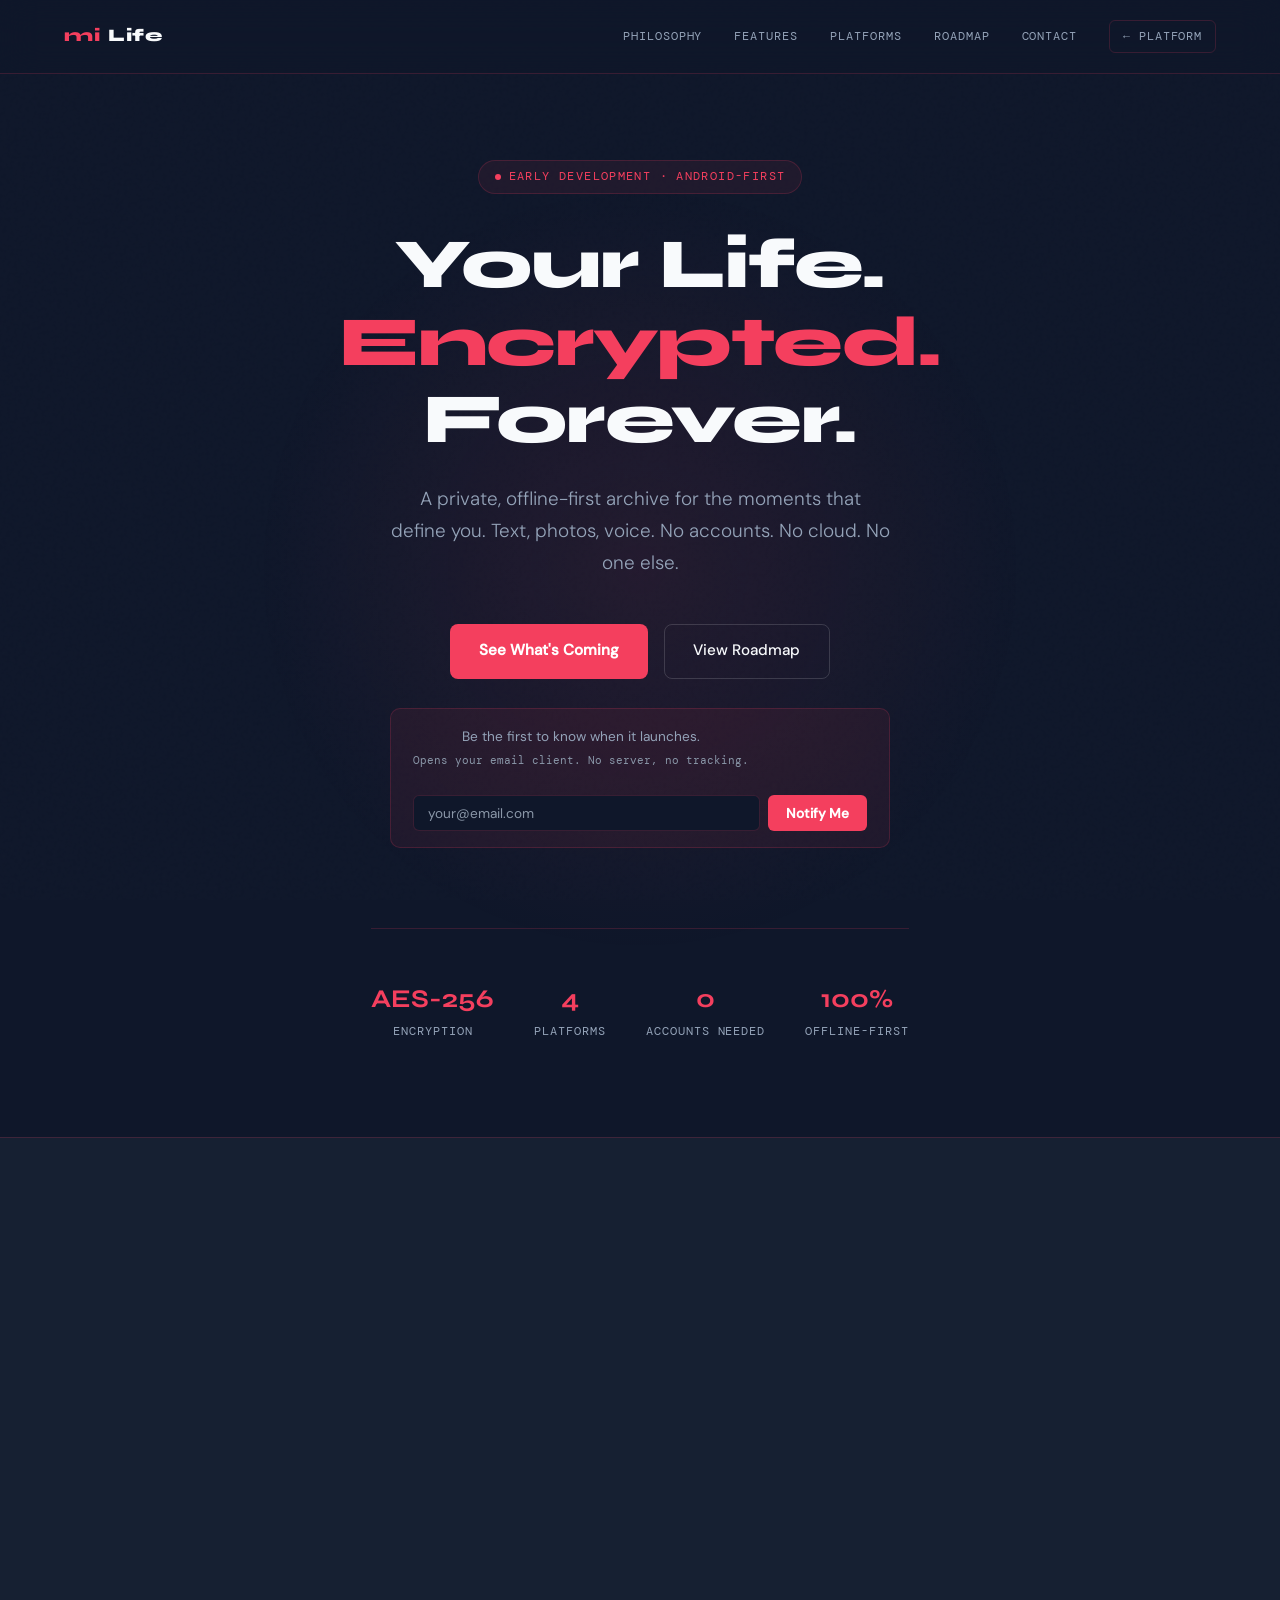
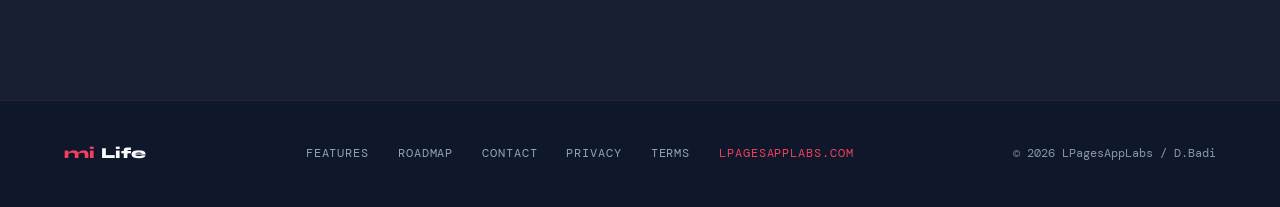
==== public/index.html @ b795527e "Separate served content from internal tooling — the actual fix _redirects failed twice to block /.ci" ====
<!DOCTYPE html>
<!-- LPagesAppLabs Platform v1.0 · miLife · contact@lpagesapplabs.com -->
<html lang="en">
<head>
  <meta charset="UTF-8" />
  <meta name="viewport" content="width=device-width, initial-scale=1.0"/>
  <meta name="color-scheme" content="dark">
  <title>miLife — Your Life. Encrypted. Forever.</title>
  <meta name="description" content="miLife is a private, offline-first life archive app. Capture moments, lives, and memories with AES-256-GCM encryption. No accounts. No cloud. No exceptions.">
  <link rel="canonical" href="https://milife.lpagesapplabs.com/" />
  <meta property="og:title" content="miLife — Your Life. Encrypted. Forever." />
  <meta property="og:description" content="Private life archive app. AES-256 encryption, offline-first, cross-platform. Your memories stay yours." />
  <meta property="og:url" content="https://milife.lpagesapplabs.com/" />
  <meta property="og:image" content="https://lpagesapplabs.com/og-image.png" />
  <meta property="og:image:width" content="1200" />
  <meta property="og:image:height" content="630" />
  <meta property="og:type" content="website" />
  <meta name="twitter:card" content="summary_large_image" />
  <meta name="twitter:title" content="miLife — Your Life. Encrypted. Forever." />
  <meta name="twitter:description" content="Private life archive app. AES-256 encryption, offline-first, cross-platform. Your memories stay yours." />
  <meta name="twitter:image" content="https://lpagesapplabs.com/og-image.png" />
  <meta name="theme-color" content="#0F172A">
  <meta name="robots" content="index, follow">
  <link rel="icon" href="https://lpagesapplabs.com/logo.svg" type="image/svg+xml">
  <script src="main.js"></script>
  <link rel="stylesheet" href="fonts.css">
  <link rel="preload" href="fonts/syne-latin-800-normal.woff2" as="font" type="font/woff2" crossorigin>
  <link rel="preload" href="fonts/dm-sans-latin-400-normal.woff2" as="font" type="font/woff2" crossorigin>
  <link rel="stylesheet" href="styles.css">
</head>
<body>
<a class="skip-link" href="#main-content">Skip to main content</a>

<nav>
  <a href="#hero" class="nav-logo"><span>mi</span>Life</a>
  <div class="nav-right">
    <div class="nav-links">
      <a href="#philosophy">Philosophy</a>
      <a href="#features">Features</a>
      <a href="#platforms">Platforms</a>
      <a href="#roadmap">Roadmap</a>
      <a href="#contact">Contact</a>
    </div>
    <a href="https://lpagesapplabs.com" class="nav-platform" rel="noopener noreferrer">← Platform</a>
    <button class="nav-hamburger" id="hamburger" aria-label="Menu" aria-expanded="false" aria-controls="navMobile"><span></span><span></span><span></span></button>
  </div>
</nav>
<div class="nav-mobile" id="navMobile">
  <a href="#philosophy">Philosophy</a>
  <a href="#features">Features</a>
  <a href="#platforms">Platforms</a>
  <a href="#roadmap">Roadmap</a>
  <a href="#contact">Contact</a>
  <a href="https://lpagesapplabs.com" rel="noopener noreferrer">← Platform</a>
</div>

<main id="main-content">
<!-- HERO -->
<section id="hero">
  <div class="hero-glow"></div>
  <div class="hero-badge"><span class="badge-dot"></span> Early Development · Android-First</div>
  <h1>Your Life.<br><span class="accent">Encrypted.</span><br>Forever.</h1>
  <p class="hero-sub">A private, offline-first archive for the moments that define you. Text, photos, voice. No accounts. No cloud. No one else.</p>
  <div class="btn-group">
    <a href="#features" class="btn btn-primary">See What's Coming</a>
    <a href="#roadmap" class="btn btn-secondary">View Roadmap</a>
  </div>
  <div class="notify-strip">
    <p>Be the first to know when it launches.<br><span class="notify-sub">Opens your email client. No server, no tracking.</span></p>
    <form class="notify-form" data-product="miLife">
      <input type="email" placeholder="your@email.com" required autocomplete="email" aria-label="Email address">
      <button type="submit">Notify Me</button>
    </form>
  </div>
  <div class="hero-stat-bar">
    <div class="stat"><div class="stat-num">AES-256</div><div class="stat-label">Encryption</div></div>
    <div class="stat"><div class="stat-num">4</div><div class="stat-label">Platforms</div></div>
    <div class="stat"><div class="stat-num">0</div><div class="stat-label">Accounts needed</div></div>
    <div class="stat"><div class="stat-num">100%</div><div class="stat-label">Offline-first</div></div>
  </div>
</section>

<!-- PHILOSOPHY -->
<section id="philosophy">
  <div class="philosophy-inner">
    <div class="philosophy-copy reveal">
      <div class="section-label">The Idea</div>
      <h2 class="section-title">Lives & Moments</h2>
      <p>A <strong>Life</strong> is one person's archive — private, passphrase-protected, fully self-contained. A <strong>Moment</strong> is anything worth keeping: a conversation, a photograph, a voice note captured at 2am.</p>
      <p>miLife does not sync to the cloud. It does not require an account. It does not know who you are. The archive lives on your device and nowhere else — unless you choose to export it.</p>
      <div class="philosophy-pills">
        <span class="pill">No Cloud Storage</span>
        <span class="pill">No Accounts</span>
        <span class="pill">No Analytics</span>
        <span class="pill">No Tracking</span>
        <span class="pill">AES-256-GCM</span>
      </div>
    </div>
    <div class="philosophy-visual reveal">
      <div class="concept-row"><span class="concept-icon"><svg width="24" height="24" viewBox="0 0 24 24" fill="none" stroke="#F43F5E" stroke-width="1.5" stroke-linecap="round" stroke-linejoin="round" aria-hidden="true"><path d="M20 21v-2a4 4 0 0 0-4-4H8a4 4 0 0 0-4 4v2"/><circle cx="12" cy="7" r="4"/></svg></span><div class="concept-body"><h3 class="concept-title">Life</h3><div class="concept-desc">One person. One archive. Passphrase-protected.</div></div></div>
      <div class="concept-row"><span class="concept-icon"><svg width="24" height="24" viewBox="0 0 24 24" fill="none" stroke="#F43F5E" stroke-width="1.5" stroke-linecap="round" stroke-linejoin="round" aria-hidden="true"><path d="M23 19a2 2 0 0 1-2 2H3a2 2 0 0 1-2-2V8a2 2 0 0 1 2-2h4l2-3h6l2 3h4a2 2 0 0 1 2 2z"/><circle cx="12" cy="13" r="4"/></svg></span><div class="concept-body"><h3 class="concept-title">Moment</h3><div class="concept-desc">Text · Photo · Voice. Timestamped and encrypted.</div></div></div>
      <div class="concept-row"><span class="concept-icon"><svg width="24" height="24" viewBox="0 0 24 24" fill="none" stroke="#F43F5E" stroke-width="1.5" stroke-linecap="round" stroke-linejoin="round" aria-hidden="true"><path d="M2 3h6a4 4 0 0 1 4 4v14a3 3 0 0 0-3-3H2z"/><path d="M22 3h-6a4 4 0 0 0-4 4v14a3 3 0 0 0 3-3h7z"/></svg></span><div class="concept-body"><h3 class="concept-title">Chapter</h3><div class="concept-desc">Group moments by meaningful periods of your life.</div></div></div>
      <div class="concept-row"><span class="concept-icon"><svg width="24" height="24" viewBox="0 0 24 24" fill="none" stroke="#F43F5E" stroke-width="1.5" stroke-linecap="round" stroke-linejoin="round" aria-hidden="true"><path d="M17 21v-2a4 4 0 0 0-4-4H5a4 4 0 0 0-4 4v2"/><circle cx="9" cy="7" r="4"/><path d="M23 21v-2a4 4 0 0 0-3-3.87"/><path d="M16 3.13a4 4 0 0 1 0 7.75"/></svg></span><div class="concept-body"><h3 class="concept-title">People</h3><div class="concept-desc">Link moments to the people who appear in them.</div></div></div>
      <div class="concept-row"><span class="concept-icon"><svg width="24" height="24" viewBox="0 0 24 24" fill="none" stroke="#F43F5E" stroke-width="1.5" stroke-linecap="round" stroke-linejoin="round" aria-hidden="true"><ellipse cx="12" cy="5" rx="9" ry="3"/><path d="M21 12c0 1.66-4 3-9 3s-9-1.34-9-3"/><path d="M3 5v14c0 1.66 4 3 9 3s9-1.34 9-3V5"/></svg></span><div class="concept-body"><h3 class="concept-title">.life Archive</h3><div class="concept-desc">Portable, self-contained file. Export. Keep forever.</div></div></div>
    </div>
  </div>
</section>

<!-- FEATURES -->
<section id="features">
  <div class="features-header reveal">
    <div class="section-label">What It Will Do</div>
    <h2 class="section-title">Built Around Privacy.<br>Built Around You.</h2>
  </div>
  <div class="features-grid">
    <div class="feature-card reveal">
      <div class="feature-icon"><svg width="28" height="28" viewBox="0 0 24 24" fill="none" stroke="#10B981" stroke-width="1.5" stroke-linecap="round" stroke-linejoin="round" aria-hidden="true"><rect x="3" y="11" width="18" height="11" rx="2" ry="2"/><path d="M7 11V7a5 5 0 0 1 10 0v4"/></svg></div>
      <h3 class="feature-title">AES-256-GCM Encryption</h3>
      <p class="feature-desc">Every Life is encrypted with AES-256-GCM. Your passphrase never leaves your device. We have no key, no backdoor, no recovery system.</p>
    </div>
    <div class="feature-card reveal">
      <div class="feature-icon"><svg width="28" height="28" viewBox="0 0 24 24" fill="none" stroke="#10B981" stroke-width="1.5" stroke-linecap="round" stroke-linejoin="round" aria-hidden="true"><path d="M23 19a2 2 0 0 1-2 2H3a2 2 0 0 1-2-2V8a2 2 0 0 1 2-2h4l2-3h6l2 3h4a2 2 0 0 1 2 2z"/><circle cx="12" cy="13" r="4"/></svg></div>
      <h3 class="feature-title">Rich Moment Capture</h3>
      <p class="feature-desc">Text entries, single and multi-photo moments, voice recordings. Everything you'd want to keep — in one place, private.</p>
    </div>
    <div class="feature-card reveal">
      <div class="feature-icon"><svg width="28" height="28" viewBox="0 0 24 24" fill="none" stroke="#10B981" stroke-width="1.5" stroke-linecap="round" stroke-linejoin="round" aria-hidden="true"><path d="M2 3h6a4 4 0 0 1 4 4v14a3 3 0 0 0-3-3H2z"/><path d="M22 3h-6a4 4 0 0 0-4 4v14a3 3 0 0 0 3-3h7z"/></svg></div>
      <h3 class="feature-title">Chapters & People</h3>
      <p class="feature-desc">Organise your archive by chapters (meaningful periods) and link moments to the people in them. Structure without complexity.</p>
    </div>
    <div class="feature-card reveal">
      <div class="feature-icon"><svg width="28" height="28" viewBox="0 0 24 24" fill="none" stroke="#10B981" stroke-width="1.5" stroke-linecap="round" stroke-linejoin="round" aria-hidden="true"><polyline points="21 8 21 21 3 21 3 8"/><rect x="1" y="3" width="22" height="5"/><line x1="10" y1="12" x2="14" y2="12"/></svg></div>
      <h3 class="feature-title">.life Archive Format</h3>
      <p class="feature-desc">Your data is stored in a portable `.life` file — a self-contained encrypted archive you can export, backup, and move freely.</p>
    </div>
    <div class="feature-card reveal">
      <div class="feature-icon"><svg width="28" height="28" viewBox="0 0 24 24" fill="none" stroke="#10B981" stroke-width="1.5" stroke-linecap="round" stroke-linejoin="round" aria-hidden="true"><circle cx="12" cy="12" r="10"/><line x1="2" y1="12" x2="22" y2="12"/><path d="M12 2a15.3 15.3 0 0 1 4 10 15.3 15.3 0 0 1-4 10 15.3 15.3 0 0 1-4-10 15.3 15.3 0 0 1 4-10z"/></svg></div>
      <h3 class="feature-title">Truly Cross-Platform</h3>
      <p class="feature-desc">The same `.life` archive opens on Android, iOS, Windows, and macOS. One file format, four platforms, zero compromise.</p>
    </div>
    <div class="feature-card feature-card--highlight reveal">
      <div class="feature-icon"><svg width="28" height="28" viewBox="0 0 24 24" fill="none" stroke="#10B981" stroke-width="1.5" stroke-linecap="round" stroke-linejoin="round" aria-hidden="true"><path d="M12 22s8-4 8-10V5l-8-3-8 3v7c0 6 8 10 8 10z"/><polyline points="9 12 11 14 15 10"/></svg></div>
      <h3 class="feature-title">Zero-Knowledge by Design</h3>
      <p class="feature-desc">Offline-first, no accounts, no telemetry, no cloud. If you forget your passphrase, your archive cannot be recovered — by us or anyone else.</p>
    </div>
  </div>
</section>

<!-- PLATFORMS -->
<section id="platforms">
  <div class="platforms-inner">
    <div class="reveal">
      <div class="section-label">Supported Platforms</div>
      <h2 class="section-title">One Archive.<br>Every Device.</h2>
      <p class="note-dim">A single `.life` file that follows you everywhere — phone, tablet, desktop.</p>
    </div>
    <div class="platform-grid reveal">
      <div class="platform-tag"><span class="icon" aria-hidden="true">🤖</span> Android</div>
      <div class="platform-tag"><span class="icon" aria-hidden="true">🍎</span> iOS</div>
      <div class="platform-tag"><span class="icon" aria-hidden="true">🪟</span> Windows</div>
      <div class="platform-tag"><span class="icon" aria-hidden="true">🍏</span> macOS</div>
    </div>
  </div>
</section>

<!-- ROADMAP -->
<section id="roadmap">
  <div class="roadmap-inner">
    <div class="roadmap-header reveal">
      <div class="section-label">Roadmap</div>
      <h2 class="section-title">Where We Are</h2>
      <p>Phase 0 is in progress. The full product vision is defined — now building the foundation.</p>
    </div>
    <div class="phases">
      <div class="phase reveal">
        <div class="phase-num active">0</div>
        <div>
          <div class="phase-name">Foundation — In Progress</div>
          <p class="phase-desc">Establishing the architecture, data model, and tech stack before writing a single screen.</p>
          <div class="phase-items">
            <span class="phase-item done-item">Vision ✓</span>
            <span class="phase-item done-item">Data model ✓</span>
            <span class="phase-item done-item">Product definition ✓</span>
            <span class="phase-item todo-item">Tech stack</span>
            <span class="phase-item todo-item">.life format spec</span>
            <span class="phase-item todo-item">Project scaffold</span>
          </div>
        </div>
      </div>
      <div class="phase reveal">
        <div class="phase-num next">1</div>
        <div>
          <div class="phase-name">Android MVP</div>
          <p class="phase-desc">Lives, Moments (text · photo · voice), Chapters, People — fully functional on Android with encrypted local storage.</p>
        </div>
      </div>
      <div class="phase reveal">
        <div class="phase-num next">2</div>
        <div>
          <div class="phase-name">Encryption & Compression</div>
          <p class="phase-desc">Full AES-256-GCM implementation, passphrase key derivation, and `.life` archive format finalized.</p>
        </div>
      </div>
      <div class="phase reveal">
        <div class="phase-num next">3</div>
        <div>
          <div class="phase-name">Cross-Platform & Sharing</div>
          <p class="phase-desc">iOS, Windows, macOS. Time capsule exports. Selective sharing of specific moments (no full-archive exposure).</p>
        </div>
      </div>
      <div class="phase reveal">
        <div class="phase-num next">4</div>
        <div>
          <div class="phase-name">Premium & Legacy</div>
          <p class="phase-desc">Optional encrypted cloud backup, legacy mode (scheduled delivery to trusted contacts), and premium tier.</p>
        </div>
      </div>
    </div>
  </div>
</section>

<!-- CONTACT -->
<section id="contact">
  <div class="reveal">
    <div class="section-label">Get in Touch</div>
    <h2 class="section-title">Contact</h2>
  </div>
  <div class="contact-box reveal">
    <p>For beta interest, feedback, or partnerships — reach out directly.</p>
    <a href="mailto:contact@lpagesapplabs.com" class="contact-email">contact@lpagesapplabs.com</a>
  </div>
</section>

</main>

<footer>
  <a href="#hero" class="footer-logo"><span>mi</span>Life</a>
  <div class="footer-links">
    <a href="#features">Features</a>
    <a href="#roadmap">Roadmap</a>
    <a href="#contact">Contact</a>
    <a href="privacy.html">Privacy</a>
    <a href="terms.html">Terms</a>
    <a href="https://lpagesapplabs.com" class="footer-platform" rel="noopener noreferrer">lpagesapplabs.com</a>
  </div>
  <div class="footer-copy">© 2026 LPagesAppLabs / D.Badi</div>
</footer>

</body>
</html>
---- public/fonts.css ----
/* Self-hosted webfonts. Previously loaded from fonts.bunny.net, which sat in both
   style-src and font-src on all nine origins with no SRI possible, because the
   CSS URL is generated. Serving them from our own origin removes the last
   third-party origin on the platform and lets the CSP drop to 'self'.
   Greek subsets omitted; latin and latin-ext cover English and Romanian. */

/* latin */
@font-face {
  font-family: 'Syne';
  font-style: normal;
  font-weight: 400;
  font-stretch: 100%;
  font-display: swap;
  src: url(fonts/syne-latin-400-normal.woff2) format('woff2'); 
  unicode-range: U+0000-00FF,U+0131,U+0152-0153,U+02BB-02BC,U+02C6,U+02DA,U+02DC,U+0304,U+0308,U+0329,U+2000-206F,U+20AC,U+2122,U+2191,U+2193,U+2212,U+2215,U+FEFF,U+FFFD;
}

/* latin-ext */
@font-face {
  font-family: 'Syne';
  font-style: normal;
  font-weight: 400;
  font-stretch: 100%;
  font-display: swap;
  src: url(fonts/syne-latin-ext-400-normal.woff2) format('woff2'); 
  unicode-range: U+0100-02BA,U+02BD-02C5,U+02C7-02CC,U+02CE-02D7,U+02DD-02FF,U+0304,U+0308,U+0329,U+1D00-1DBF,U+1E00-1E9F,U+1EF2-1EFF,U+2020,U+20A0-20AB,U+20AD-20C0,U+2113,U+2C60-2C7F,U+A720-A7FF;
}

/* latin */
@font-face {
  font-family: 'Syne';
  font-style: normal;
  font-weight: 600;
  font-stretch: 100%;
  font-display: swap;
  src: url(fonts/syne-latin-600-normal.woff2) format('woff2'); 
  unicode-range: U+0000-00FF,U+0131,U+0152-0153,U+02BB-02BC,U+02C6,U+02DA,U+02DC,U+0304,U+0308,U+0329,U+2000-206F,U+20AC,U+2122,U+2191,U+2193,U+2212,U+2215,U+FEFF,U+FFFD;
}

/* latin-ext */
@font-face {
  font-family: 'Syne';
  font-style: normal;
  font-weight: 600;
  font-stretch: 100%;
  font-display: swap;
  src: url(fonts/syne-latin-ext-600-normal.woff2) format('woff2'); 
  unicode-range: U+0100-02BA,U+02BD-02C5,U+02C7-02CC,U+02CE-02D7,U+02DD-02FF,U+0304,U+0308,U+0329,U+1D00-1DBF,U+1E00-1E9F,U+1EF2-1EFF,U+2020,U+20A0-20AB,U+20AD-20C0,U+2113,U+2C60-2C7F,U+A720-A7FF;
}

/* latin */
@font-face {
  font-family: 'Syne';
  font-style: normal;
  font-weight: 700;
  font-stretch: 100%;
  font-display: swap;
  src: url(fonts/syne-latin-700-normal.woff2) format('woff2'); 
  unicode-range: U+0000-00FF,U+0131,U+0152-0153,U+02BB-02BC,U+02C6,U+02DA,U+02DC,U+0304,U+0308,U+0329,U+2000-206F,U+20AC,U+2122,U+2191,U+2193,U+2212,U+2215,U+FEFF,U+FFFD;
}

/* latin-ext */
@font-face {
  font-family: 'Syne';
  font-style: normal;
  font-weight: 700;
  font-stretch: 100%;
  font-display: swap;
  src: url(fonts/syne-latin-ext-700-normal.woff2) format('woff2'); 
  unicode-range: U+0100-02BA,U+02BD-02C5,U+02C7-02CC,U+02CE-02D7,U+02DD-02FF,U+0304,U+0308,U+0329,U+1D00-1DBF,U+1E00-1E9F,U+1EF2-1EFF,U+2020,U+20A0-20AB,U+20AD-20C0,U+2113,U+2C60-2C7F,U+A720-A7FF;
}

/* latin */
@font-face {
  font-family: 'Syne';
  font-style: normal;
  font-weight: 800;
  font-stretch: 100%;
  font-display: swap;
  src: url(fonts/syne-latin-800-normal.woff2) format('woff2'); 
  unicode-range: U+0000-00FF,U+0131,U+0152-0153,U+02BB-02BC,U+02C6,U+02DA,U+02DC,U+0304,U+0308,U+0329,U+2000-206F,U+20AC,U+2122,U+2191,U+2193,U+2212,U+2215,U+FEFF,U+FFFD;
}

/* latin-ext */
@font-face {
  font-family: 'Syne';
  font-style: normal;
  font-weight: 800;
  font-stretch: 100%;
  font-display: swap;
  src: url(fonts/syne-latin-ext-800-normal.woff2) format('woff2'); 
  unicode-range: U+0100-02BA,U+02BD-02C5,U+02C7-02CC,U+02CE-02D7,U+02DD-02FF,U+0304,U+0308,U+0329,U+1D00-1DBF,U+1E00-1E9F,U+1EF2-1EFF,U+2020,U+20A0-20AB,U+20AD-20C0,U+2113,U+2C60-2C7F,U+A720-A7FF;
}

/* latin */
@font-face {
  font-family: 'DM Mono';
  font-style: normal;
  font-weight: 300;
  font-display: swap;
  src: url(fonts/dm-mono-latin-300-normal.woff2) format('woff2'); 
  unicode-range: U+0000-00FF,U+0131,U+0152-0153,U+02BB-02BC,U+02C6,U+02DA,U+02DC,U+0304,U+0308,U+0329,U+2000-206F,U+20AC,U+2122,U+2191,U+2193,U+2212,U+2215,U+FEFF,U+FFFD;
}

/* latin-ext */
@font-face {
  font-family: 'DM Mono';
  font-style: normal;
  font-weight: 300;
  font-display: swap;
  src: url(fonts/dm-mono-latin-ext-300-normal.woff2) format('woff2'); 
  unicode-range: U+0100-02BA,U+02BD-02C5,U+02C7-02CC,U+02CE-02D7,U+02DD-02FF,U+0304,U+0308,U+0329,U+1D00-1DBF,U+1E00-1E9F,U+1EF2-1EFF,U+2020,U+20A0-20AB,U+20AD-20C0,U+2113,U+2C60-2C7F,U+A720-A7FF;
}

/* latin */
@font-face {
  font-family: 'DM Mono';
  font-style: normal;
  font-weight: 400;
  font-display: swap;
  src: url(fonts/dm-mono-latin-400-normal.woff2) format('woff2'); 
  unicode-range: U+0000-00FF,U+0131,U+0152-0153,U+02BB-02BC,U+02C6,U+02DA,U+02DC,U+0304,U+0308,U+0329,U+2000-206F,U+20AC,U+2122,U+2191,U+2193,U+2212,U+2215,U+FEFF,U+FFFD;
}

/* latin-ext */
@font-face {
  font-family: 'DM Mono';
  font-style: normal;
  font-weight: 400;
  font-display: swap;
  src: url(fonts/dm-mono-latin-ext-400-normal.woff2) format('woff2'); 
  unicode-range: U+0100-02BA,U+02BD-02C5,U+02C7-02CC,U+02CE-02D7,U+02DD-02FF,U+0304,U+0308,U+0329,U+1D00-1DBF,U+1E00-1E9F,U+1EF2-1EFF,U+2020,U+20A0-20AB,U+20AD-20C0,U+2113,U+2C60-2C7F,U+A720-A7FF;
}

/* latin */
@font-face {
  font-family: 'DM Mono';
  font-style: normal;
  font-weight: 500;
  font-display: swap;
  src: url(fonts/dm-mono-latin-500-normal.woff2) format('woff2'); 
  unicode-range: U+0000-00FF,U+0131,U+0152-0153,U+02BB-02BC,U+02C6,U+02DA,U+02DC,U+0304,U+0308,U+0329,U+2000-206F,U+20AC,U+2122,U+2191,U+2193,U+2212,U+2215,U+FEFF,U+FFFD;
}

/* latin-ext */
@font-face {
  font-family: 'DM Mono';
  font-style: normal;
  font-weight: 500;
  font-display: swap;
  src: url(fonts/dm-mono-latin-ext-500-normal.woff2) format('woff2'); 
  unicode-range: U+0100-02BA,U+02BD-02C5,U+02C7-02CC,U+02CE-02D7,U+02DD-02FF,U+0304,U+0308,U+0329,U+1D00-1DBF,U+1E00-1E9F,U+1EF2-1EFF,U+2020,U+20A0-20AB,U+20AD-20C0,U+2113,U+2C60-2C7F,U+A720-A7FF;
}

/* latin */
@font-face {
  font-family: 'DM Sans';
  font-style: normal;
  font-weight: 300;
  font-stretch: 100%;
  font-display: swap;
  src: url(fonts/dm-sans-latin-300-normal.woff2) format('woff2'); 
  unicode-range: U+0000-00FF,U+0131,U+0152-0153,U+02BB-02BC,U+02C6,U+02DA,U+02DC,U+0304,U+0308,U+0329,U+2000-206F,U+20AC,U+2122,U+2191,U+2193,U+2212,U+2215,U+FEFF,U+FFFD;
}

/* latin-ext */
@font-face {
  font-family: 'DM Sans';
  font-style: normal;
  font-weight: 300;
  font-stretch: 100%;
  font-display: swap;
  src: url(fonts/dm-sans-latin-ext-300-normal.woff2) format('woff2'); 
  unicode-range: U+0100-02BA,U+02BD-02C5,U+02C7-02CC,U+02CE-02D7,U+02DD-02FF,U+0304,U+0308,U+0329,U+1D00-1DBF,U+1E00-1E9F,U+1EF2-1EFF,U+2020,U+20A0-20AB,U+20AD-20C0,U+2113,U+2C60-2C7F,U+A720-A7FF;
}

/* latin */
@font-face {
  font-family: 'DM Sans';
  font-style: normal;
  font-weight: 400;
  font-stretch: 100%;
  font-display: swap;
  src: url(fonts/dm-sans-latin-400-normal.woff2) format('woff2'); 
  unicode-range: U+0000-00FF,U+0131,U+0152-0153,U+02BB-02BC,U+02C6,U+02DA,U+02DC,U+0304,U+0308,U+0329,U+2000-206F,U+20AC,U+2122,U+2191,U+2193,U+2212,U+2215,U+FEFF,U+FFFD;
}

/* latin-ext */
@font-face {
  font-family: 'DM Sans';
  font-style: normal;
  font-weight: 400;
  font-stretch: 100%;
  font-display: swap;
  src: url(fonts/dm-sans-latin-ext-400-normal.woff2) format('woff2'); 
  unicode-range: U+0100-02BA,U+02BD-02C5,U+02C7-02CC,U+02CE-02D7,U+02DD-02FF,U+0304,U+0308,U+0329,U+1D00-1DBF,U+1E00-1E9F,U+1EF2-1EFF,U+2020,U+20A0-20AB,U+20AD-20C0,U+2113,U+2C60-2C7F,U+A720-A7FF;
}

/* latin */
@font-face {
  font-family: 'DM Sans';
  font-style: normal;
  font-weight: 500;
  font-stretch: 100%;
  font-display: swap;
  src: url(fonts/dm-sans-latin-500-normal.woff2) format('woff2'); 
  unicode-range: U+0000-00FF,U+0131,U+0152-0153,U+02BB-02BC,U+02C6,U+02DA,U+02DC,U+0304,U+0308,U+0329,U+2000-206F,U+20AC,U+2122,U+2191,U+2193,U+2212,U+2215,U+FEFF,U+FFFD;
}

/* latin-ext */
@font-face {
  font-family: 'DM Sans';
  font-style: normal;
  font-weight: 500;
  font-stretch: 100%;
  font-display: swap;
  src: url(fonts/dm-sans-latin-ext-500-normal.woff2) format('woff2'); 
  unicode-range: U+0100-02BA,U+02BD-02C5,U+02C7-02CC,U+02CE-02D7,U+02DD-02FF,U+0304,U+0308,U+0329,U+1D00-1DBF,U+1E00-1E9F,U+1EF2-1EFF,U+2020,U+20A0-20AB,U+20AD-20C0,U+2113,U+2C60-2C7F,U+A720-A7FF;
}
---- public/styles.css ----
*, *::before, *::after { box-sizing: border-box; margin: 0; padding: 0; }
    :root {
      --bg: #0F172A; --bg2: #111827;
      --surface: #1E293B; --surface2: #162032;
      --rose: #F43F5E; --rose-dim: #E11D48;
      --rose-glow: rgba(244,63,94,0.15);
      --rose-glow2: rgba(244,63,94,0.07);
      --cyan: #22D3EE;
      --emerald: #10B981;
      --white: #F8FAFC; --muted: #94A3B8; --muted-dim: #8A97A8;
      --border: rgba(244,63,94,0.18);
    }
    html { scroll-behavior: smooth; }
    body {
      background: var(--bg); color: var(--white);
      font-family: 'DM Sans', sans-serif;
      font-size: 16px; line-height: 1.7; overflow-x: hidden;
    }
    body::before {
      content: ''; position: fixed; inset: 0;
      background-image: url("data:image/svg+xml,%3Csvg viewBox='0 0 256 256' xmlns='http://www.w3.org/2000/svg'%3E%3Cfilter id='noise'%3E%3CfeTurbulence type='fractalNoise' baseFrequency='0.9' numOctaves='4' stitchTiles='stitch'/%3E%3C/filter%3E%3Crect width='100%25' height='100%25' filter='url(%23noise)' opacity='0.04'/%3E%3C/svg%3E");
      pointer-events: none; z-index: 0; opacity: 0.4;
    }
    section { position: relative; z-index: 1; }

    /* NAV */
    nav {
      position: fixed; top: 0; left: 0; right: 0; z-index: 100;
      display: flex; justify-content: space-between; align-items: center;
      padding: 1.25rem 5%;
      background: rgba(15,23,42,0.88); backdrop-filter: blur(18px);
      border-bottom: 1px solid var(--border);
    }
    .nav-logo {
      font-family: 'Syne', sans-serif; font-weight: 800;
      font-size: 1.1rem; letter-spacing: 0.03em;
      color: var(--white); display: flex; align-items: center; gap: 0.5rem;
      text-decoration: none;
    }
    .nav-logo span { color: var(--rose); }
    .nav-right { display: flex; align-items: center; gap: 2rem; }
    .nav-links { display: flex; gap: 2rem; }
    .nav-links a {
      font-family: 'DM Mono', monospace; font-size: 0.75rem;
      color: var(--muted); text-decoration: none;
      letter-spacing: 0.08em; text-transform: uppercase; transition: color 0.2s;
    }
    .nav-links a:hover { color: var(--rose); }
    .nav-platform {
      font-family: 'DM Mono', monospace; font-size: 0.72rem;
      color: var(--muted); text-decoration: none;
      letter-spacing: 0.08em; text-transform: uppercase;
      border: 1px solid var(--border); padding: 0.35rem 0.8rem;
      border-radius: 6px; transition: all 0.2s;
    }
    .nav-platform:hover { color: var(--cyan); border-color: rgba(34,211,238,0.3); }
    .nav-hamburger { display: none; flex-direction: column; gap: 5px; cursor: pointer; padding: 4px; background: none; border: none; }
    .nav-hamburger span { display: block; width: 22px; height: 2px; background: var(--muted); border-radius: 2px; }
    .nav-mobile { display: none; flex-direction: column; background: rgba(15,23,42,0.97); border-top: 1px solid var(--border); padding: 1rem 5%; position: fixed; top: 62px; left: 0; right: 0; z-index: 99; }
    .nav-mobile a { font-family: 'DM Mono', monospace; font-size: 0.85rem; color: var(--muted); text-decoration: none; letter-spacing: 0.08em; text-transform: uppercase; padding: 0.75rem 0; border-bottom: 1px solid rgba(255,255,255,0.04); transition: color 0.2s; }
    .nav-mobile a:last-child { border-bottom: none; }
    .nav-mobile a:hover { color: var(--rose); }
    .nav-mobile.open { display: flex; }

    /* HERO */
    #hero {
      min-height: 100vh;
      display: flex; flex-direction: column;
      align-items: center; justify-content: center;
      text-align: center; padding: 10rem 5% 6rem; overflow: hidden;
    }
    .hero-glow {
      position: absolute; width: 800px; height: 800px; border-radius: 50%;
      background: radial-gradient(circle, rgba(244,63,94,0.09) 0%, transparent 68%);
      top: 50%; left: 50%; transform: translate(-50%, -50%);
      pointer-events: none; animation: pulse-glow 7s ease-in-out infinite;
    }
    @keyframes pulse-glow {
      0%, 100% { opacity: 0.6; transform: translate(-50%,-50%) scale(1); }
      50% { opacity: 1; transform: translate(-50%,-50%) scale(1.07); }
    }
    .hero-badge {
      display: inline-flex; align-items: center; gap: 0.5rem;
      font-family: 'DM Mono', monospace; font-size: 0.72rem;
      letter-spacing: 0.12em; text-transform: uppercase;
      color: var(--rose); background: var(--rose-glow2); border: 1px solid var(--border);
      padding: 0.4rem 1rem; border-radius: 999px;
      margin-bottom: 2rem; animation: fadeUp 0.6s ease both;
    }
    .badge-dot { width: 6px; height: 6px; border-radius: 50%; background: var(--rose); animation: blink 2s ease infinite; }
    @keyframes blink { 0%,100%{opacity:1} 50%{opacity:0.3} }
    h1 {
      font-family: 'Syne', sans-serif; font-weight: 800;
      font-size: clamp(2.2rem, 5.5vw, 4.5rem);
      line-height: 1.1; letter-spacing: -0.02em;
      margin-bottom: 1.5rem; animation: fadeUp 0.7s 0.1s ease both;
    }
    h1 .accent { color: var(--rose); }
    .hero-sub {
      font-size: clamp(1rem, 2vw, 1.18rem); color: var(--muted);
      max-width: 500px; margin: 0 auto 2.8rem; font-weight: 300;
      animation: fadeUp 0.7s 0.2s ease both;
    }
    .btn-group { display: flex; gap: 1rem; flex-wrap: wrap; justify-content: center; animation: fadeUp 0.7s 0.3s ease both; }
    .btn {
      display: inline-flex; align-items: center; gap: 0.6rem;
      padding: 0.85rem 1.8rem; border-radius: 8px;
      font-family: 'DM Sans', sans-serif; font-size: 0.95rem;
      font-weight: 500; text-decoration: none; cursor: pointer; transition: all 0.2s;
    }
    .btn-primary { background: var(--rose); color: #fff; border: none; font-weight: 600; }
    .btn-primary:hover { background: var(--rose-dim); transform: translateY(-2px); box-shadow: 0 8px 30px rgba(244,63,94,0.4); }
    .btn-secondary { background: transparent; color: var(--white); border: 1px solid rgba(255,255,255,0.15); }
    .btn-secondary:hover { border-color: var(--rose); color: var(--rose); transform: translateY(-2px); }
    .btn-soon { opacity: 0.5; cursor: default; pointer-events: none; }

    /* NOTIFY FORM */
    .notify-strip {
      display: flex; align-items: center; gap: 1.5rem; flex-wrap: wrap;
      background: var(--rose-glow2); border: 1px solid var(--border);
      border-radius: 10px; padding: 1rem 1.4rem; margin-top: 1.8rem;
      animation: fadeUp 0.7s 0.45s ease both; max-width: 500px;
    }
    .notify-strip p { font-size: 0.85rem; color: var(--muted); margin: 0; white-space: nowrap; }
    .notify-form { display: flex; gap: 0.5rem; flex: 1; min-width: 200px; }
    .notify-form input[type="email"] {
      flex: 1; background: var(--bg); border: 1px solid var(--border);
      border-radius: 6px; padding: 0.55rem 0.85rem;
      font-family: 'DM Sans', sans-serif; font-size: 0.85rem; color: var(--white);
      transition: border-color 0.2s;
    }
    .notify-form input[type="email"]::placeholder { color: var(--muted-dim); }
    .notify-form input[type="email"]:focus { border-color: var(--rose); }
    .notify-form button {
      background: var(--rose); color: #fff; border: none; border-radius: 6px;
      padding: 0.55rem 1.1rem; font-family: 'DM Sans', sans-serif; font-size: 0.85rem;
      font-weight: 600; cursor: pointer; transition: background 0.2s; white-space: nowrap;
    }
    .notify-form button:hover { background: var(--rose-dim); }

    .hero-stat-bar {
      display: flex; gap: 2.5rem; flex-wrap: wrap; justify-content: center;
      margin-top: 5rem; padding-top: 3rem; border-top: 1px solid var(--border);
      animation: fadeUp 0.7s 0.55s ease both;
    }
    .stat { text-align: center; }
    .stat-num { font-family: 'Syne', sans-serif; font-size: 1.6rem; font-weight: 700; color: var(--rose); }
    .stat-label { font-size: 0.75rem; color: var(--muted); font-family: 'DM Mono', monospace; text-transform: uppercase; letter-spacing: 0.08em; }
    @keyframes fadeUp { from{opacity:0;transform:translateY(24px)} to{opacity:1;transform:translateY(0)} }

    /* SECTION COMMON */
    .section-label { font-family: 'DM Mono', monospace; font-size: 0.72rem; letter-spacing: 0.14em; text-transform: uppercase; color: var(--rose); margin-bottom: 1rem; }
    .section-title { font-family: 'Syne', sans-serif; font-size: clamp(1.8rem, 4vw, 2.8rem); font-weight: 700; line-height: 1.2; margin-bottom: 1rem; }

    /* PHILOSOPHY */
    #philosophy { padding: 7rem 5%; background: var(--surface2); border-top: 1px solid var(--border); }
    .philosophy-inner { max-width: 1100px; margin: 0 auto; display: grid; grid-template-columns: 1fr 1fr; gap: 5rem; align-items: center; }
    .philosophy-copy p { color: var(--muted); margin-bottom: 2rem; font-size: 1.05rem; }
    .philosophy-pills { display: flex; flex-wrap: wrap; gap: 0.6rem; }
    .pill { font-family: 'DM Mono', monospace; font-size: 0.75rem; padding: 0.4rem 0.9rem; border-radius: 999px; border: 1px solid var(--border); color: var(--rose); background: var(--rose-glow2); letter-spacing: 0.04em; }
    .philosophy-visual { display: flex; flex-direction: column; gap: 0.8rem; }
    .concept-row {
      display: flex; align-items: center; gap: 1rem; padding: 1.1rem 1.4rem;
      background: var(--surface); border: 1px solid var(--border); border-radius: 10px; transition: all 0.2s;
    }
    .concept-row:hover { border-color: rgba(244,63,94,0.35); background: var(--rose-glow2); }
    .concept-icon { flex-shrink: 0; display: flex; align-items: center; }
    .concept-body { flex: 1; }
    .concept-title { font-family: 'Syne', sans-serif; font-size: 0.9rem; font-weight: 700; }
    .concept-desc { font-size: 0.8rem; color: var(--muted); }

    /* FEATURES */
    #features { padding: 7rem 5%; max-width: 1200px; margin: 0 auto; }
    .features-header { text-align: center; margin-bottom: 4rem; }
    .features-grid { display: grid; grid-template-columns: repeat(auto-fit, minmax(260px, 1fr)); gap: 1.5rem; }
    .feature-card {
      background: var(--surface); border: 1px solid var(--border);
      border-radius: 12px; padding: 2rem; transition: all 0.25s; position: relative; overflow: hidden;
    }
    .feature-card::before { content:''; position:absolute; top:0; left:0; right:0; height:2px; background:linear-gradient(90deg, transparent, var(--rose), transparent); opacity:0; transition:opacity 0.3s; }
    .feature-card:hover { transform: translateY(-4px); border-color: rgba(244,63,94,0.4); box-shadow: 0 20px 40px rgba(0,0,0,0.3); }
    .feature-card:hover::before { opacity: 1; }
    .feature-icon { width: 42px; height: 42px; display: flex; align-items: center; justify-content: center; background: var(--rose-glow); border-radius: 8px; margin-bottom: 1.2rem; }
    .feature-title { font-family: 'Syne', sans-serif; font-size: 1rem; font-weight: 700; margin-bottom: 0.6rem; color: var(--white); }
    .feature-desc { font-size: 0.88rem; color: var(--muted); line-height: 1.6; }

    /* PLATFORMS */
    #platforms { padding: 6rem 5%; background: var(--surface2); border-top: 1px solid var(--border); }
    .platforms-inner { max-width: 900px; margin: 0 auto; text-align: center; }
    .platform-grid { display: flex; flex-wrap: wrap; justify-content: center; gap: 1rem; margin-top: 3rem; }
    .platform-tag {
      display: flex; align-items: center; gap: 0.6rem;
      font-family: 'Syne', sans-serif; font-size: 0.95rem; font-weight: 600;
      padding: 0.8rem 1.6rem; border-radius: 10px;
      border: 1px solid var(--border); background: var(--surface);
      color: var(--white); transition: all 0.2s;
    }
    .platform-tag:hover { background: var(--rose-glow2); border-color: rgba(244,63,94,0.35); color: var(--rose); transform: translateY(-2px); }
    .platform-tag .icon { font-size: 1.2rem; }

    /* ROADMAP */
    #roadmap { padding: 7rem 5%; }
    .roadmap-inner { max-width: 800px; margin: 0 auto; }
    .roadmap-header { text-align: center; margin-bottom: 3.5rem; }
    .roadmap-header p { color: var(--muted); font-size: 1rem; margin-top: 0.5rem; }
    .phases { display: flex; flex-direction: column; gap: 0; }
    .phase {
      display: grid; grid-template-columns: 60px 1fr; gap: 1.5rem;
      padding: 1.8rem 0; border-bottom: 1px solid rgba(255,255,255,0.04); align-items: start;
    }
    .phase:last-child { border-bottom: none; }
    .phase-num {
      width: 44px; height: 44px; border-radius: 50%;
      display: flex; align-items: center; justify-content: center;
      font-family: 'DM Mono', monospace; font-size: 0.8rem; flex-shrink: 0;
    }
    .phase-num.done { background: rgba(16,185,129,0.15); border: 1px solid rgba(16,185,129,0.3); color: var(--emerald); }
    .phase-num.active { background: var(--rose-glow); border: 1px solid rgba(244,63,94,0.35); color: var(--rose); }
    .phase-num.next { background: rgba(255,255,255,0.04); border: 1px solid rgba(255,255,255,0.08); color: var(--muted); }
    .phase-name { font-family: 'Syne', sans-serif; font-size: 1rem; font-weight: 700; margin-bottom: 0.3rem; }
    .phase-desc { font-size: 0.88rem; color: var(--muted); }
    .phase-items { display: flex; flex-wrap: wrap; gap: 0.4rem; margin-top: 0.8rem; }
    .phase-item { font-family: 'DM Mono', monospace; font-size: 0.68rem; letter-spacing: 0.04em; padding: 0.2rem 0.55rem; border-radius: 4px; }
    .phase-item.done-item { background: rgba(16,185,129,0.1); border: 1px solid rgba(16,185,129,0.22); color: var(--emerald); }
    .phase-item.todo-item { background: rgba(255,255,255,0.04); border: 1px solid rgba(255,255,255,0.08); color: var(--muted); }

    /* CONTACT */
    #contact { padding: 6rem 5%; background: var(--surface2); border-top: 1px solid var(--border); text-align: center; }
    .contact-box { max-width: 500px; margin: 2rem auto 0; background: var(--surface); border: 1px solid var(--border); border-radius: 12px; padding: 2.5rem; }
    .contact-box p { color: var(--muted); font-size: 0.95rem; margin-bottom: 1.4rem; }
    .contact-email { display: inline-block; font-family: 'DM Mono', monospace; font-size: 0.95rem; color: var(--rose); text-decoration: none; padding: 0.5rem 1rem; border: 1px solid var(--border); border-radius: 6px; transition: border-color 0.2s; }
    .contact-email:hover { border-color: var(--rose); }

    /* FOOTER */
    footer { padding: 2.5rem 5%; border-top: 1px solid var(--border); display: flex; justify-content: space-between; align-items: center; flex-wrap: wrap; gap: 1rem; position: relative; z-index: 1; }
    .footer-logo { font-family: 'Syne', sans-serif; font-weight: 800; font-size: 0.95rem; text-decoration: none; color: var(--white); display: flex; align-items: center; gap: 0.4rem; }
    .footer-logo span { color: var(--rose); }
    .footer-links { display: flex; gap: 1.8rem; flex-wrap: wrap; }
    .footer-links a { font-family: 'DM Mono', monospace; font-size: 0.72rem; letter-spacing: 0.08em; text-transform: uppercase; color: var(--muted); text-decoration: none; transition: color 0.2s; }
    .footer-links a:hover { color: var(--rose); }
    .footer-copy { font-family: 'DM Mono', monospace; font-size: 0.72rem; color: var(--muted-dim); }

    .js .reveal { opacity: 0; transform: translateY(20px); transition: opacity 0.7s ease, transform 0.7s ease; }
    .js .reveal.visible { opacity: 1; transform: none; }

    @media (max-width: 768px) {
      .philosophy-inner { grid-template-columns: 1fr; gap: 3rem; }
      .nav-links { display: none; } .nav-hamburger { display: flex; }
      .nav-right { gap: 1rem; }
      #hero { padding: 7rem 5% 4rem; }
      h1 { font-size: clamp(1.9rem, 8vw, 2.8rem); }
      .hero-stat-bar { gap: 1.5rem; margin-top: 3rem; padding-top: 2rem; }
      .stat-num { font-size: 1.3rem; }
      footer { flex-direction: column; text-align: center; align-items: center; }
      .footer-links { justify-content: center; gap: 1rem; }
    }

    @media (prefers-reduced-motion: reduce) {
      *, *::before, *::after { animation-duration: 0.01ms !important; animation-iteration-count: 1 !important; transition-duration: 0.01ms !important; }
      html { scroll-behavior: auto; }
      .js .reveal { opacity: 1; transform: none; }
    }
    .feature-card--highlight { border-color: rgba(244,63,94,0.3); background: var(--rose-glow2); }
    .note-dim { color: var(--muted); margin-top: 0.5rem; }
    .footer-links .footer-platform { color: var(--rose); }
  
/* Hint text under notify forms */
.notify-sub { font-family: 'DM Mono', monospace; font-size: 0.68rem; color: var(--muted-dim); }

/* Skip-to-content — WCAG 2.4.1 Level A */
.skip-link {
  position: absolute;
  top: -48px;
  left: 1rem;
  background: #10B981;
  color: #0F172A;
  padding: 0.5rem 1.1rem;
  border-radius: 0 0 6px 6px;
  z-index: 9999;
  font-size: 0.85rem;
  font-weight: 600;
  text-decoration: none;
  transition: top 0.15s ease;
}
.skip-link:focus { top: 0; outline: 2px solid #0F172A; outline-offset: 2px; }

/* Focus is a designed state, not a browser default. Nothing on this platform
   defined one except .skip-link, and five inputs actively removed the ring and
   signalled focus with a 1px border tint only — a colour-only indicator, which
   fails WCAG 1.4.1 and 2.4.7. White on these surfaces measures >13:1.
   :focus-visible, so pointer users never see a ring they did not ask for. */
:focus-visible {
  outline: 2px solid #F8FAFC;
  outline-offset: 2px;
  border-radius: 4px;
}
a:focus-visible, button:focus-visible, input:focus-visible,
[tabindex]:focus-visible, .btn:focus-visible {
  outline: 2px solid #F8FAFC;
  outline-offset: 2px;
}

/* Card titles are h3 so screen readers and search engines can navigate by
   heading; :where() keeps specificity at 0 so the existing class rules,
   which were written for divs, continue to control every visual property. */
:where(h3.work-name, h3.feature-title, h3.step-title, h3.svc-title, h3.prod-name, h3.post-title, h3.concept-title, h3.why-title, h3.card-title, h3.tier-name) {
  margin: 0; font-size: inherit; font-weight: inherit; line-height: inherit;
}
:where(h3.vis-title, h3.m-name, h3.goal-title, h3.lt-title, h3.how-title, h3.tier-head) {
  margin: 0; font-size: inherit; font-weight: inherit; line-height: inherit;
}

/* WCAG 2.5.8 — standalone nav and footer links computed ~20px tall against a
   24px minimum. min-height with inline-flex raises the hit area without adding
   padding that would shift the existing horizontal rhythm. */
.nav-links a, .footer-links a, .nav-mobile a, .nav-right a {
  display: inline-flex; align-items: center; min-height: 24px;
}

/* 404 page. No inline style attributes anywhere — style-src is 'self' with no
   unsafe-inline, so an inline style would simply not apply and the page would
   render bare. The strict CSP is only real because nothing depends on inline. */
.nf-wrap {
  min-height: 70vh; display: flex; flex-direction: column;
  align-items: center; justify-content: center; text-align: center;
  padding: 8rem 5% 4rem; gap: 1rem;
}
.nf-code {
  font-family: 'DM Mono', monospace; font-size: .72rem; letter-spacing: .14em;
  text-transform: uppercase; color: var(--muted);
}
.nf-title { font-family: 'Syne', sans-serif; font-weight: 800; font-size: clamp(2rem, 5vw, 3rem); }
.nf-body { color: var(--muted); max-width: 46ch; line-height: 1.7; }
.nf-back { color: var(--white); }
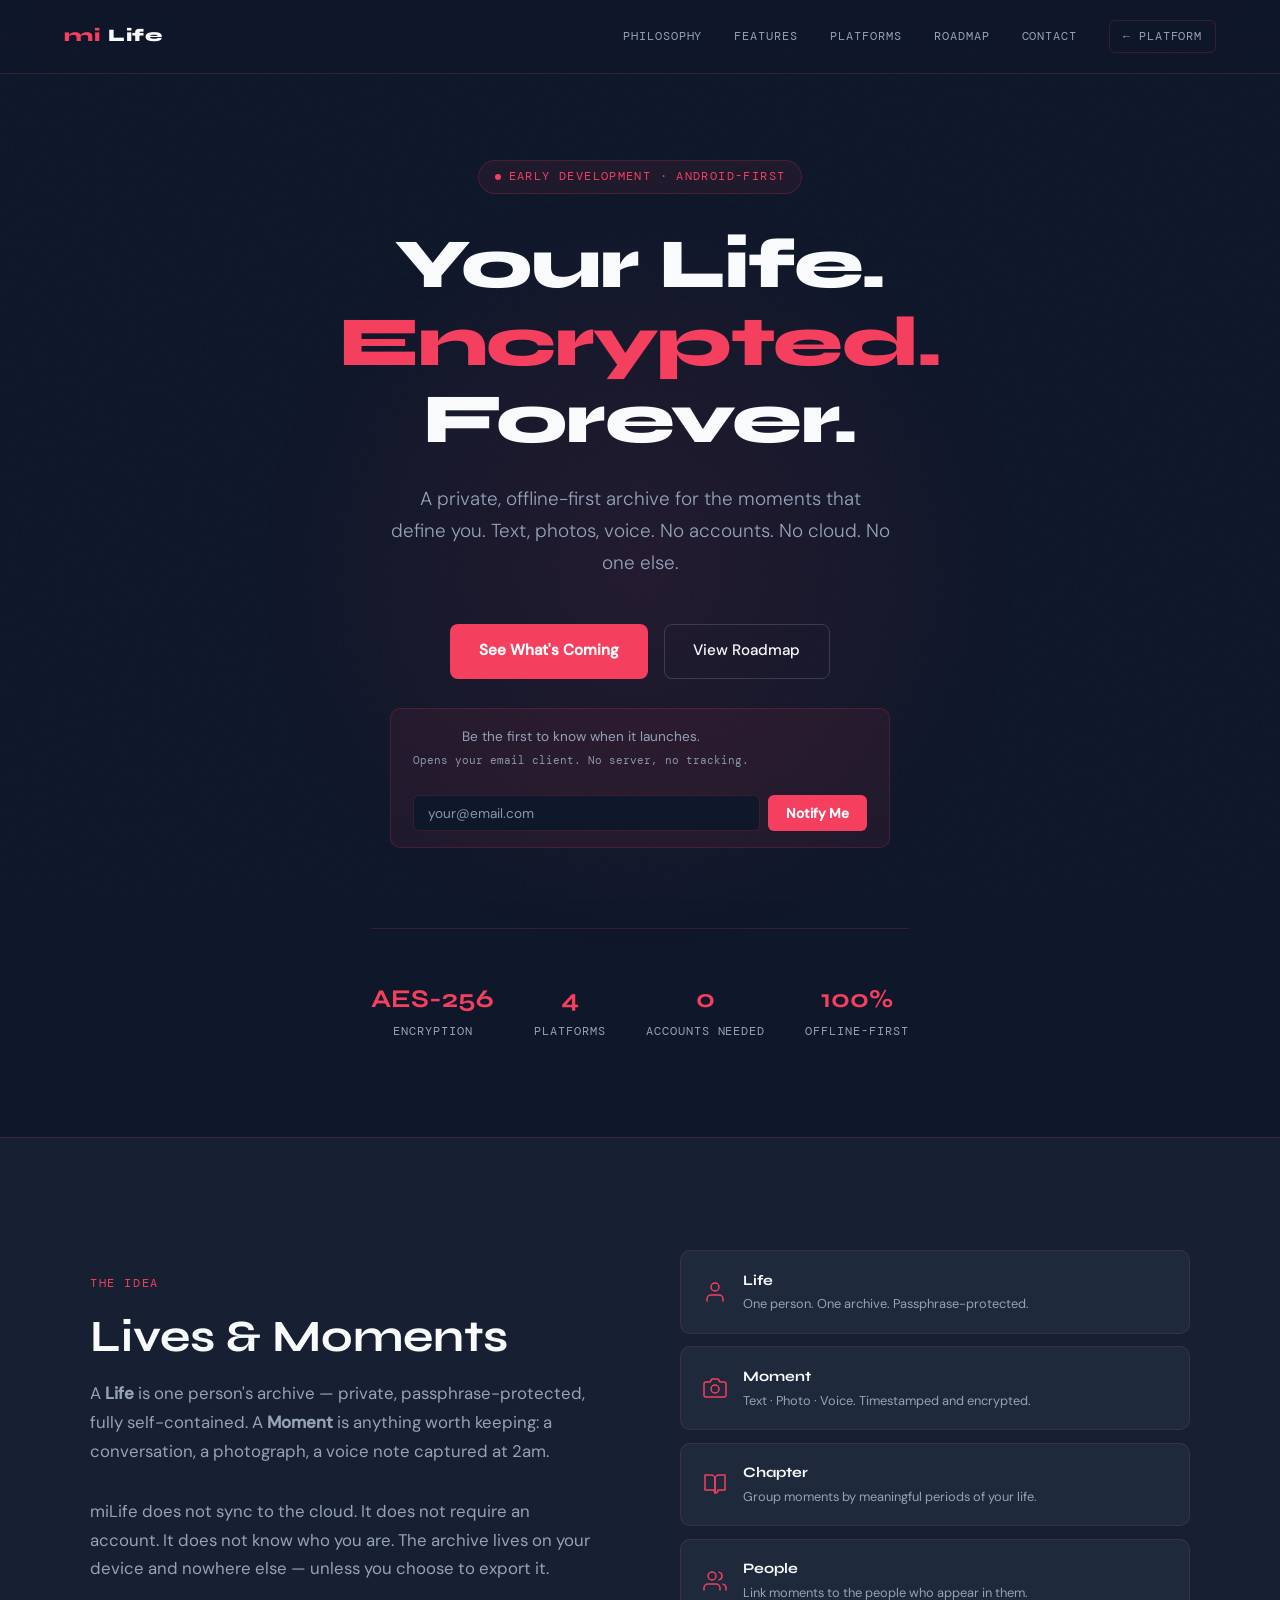
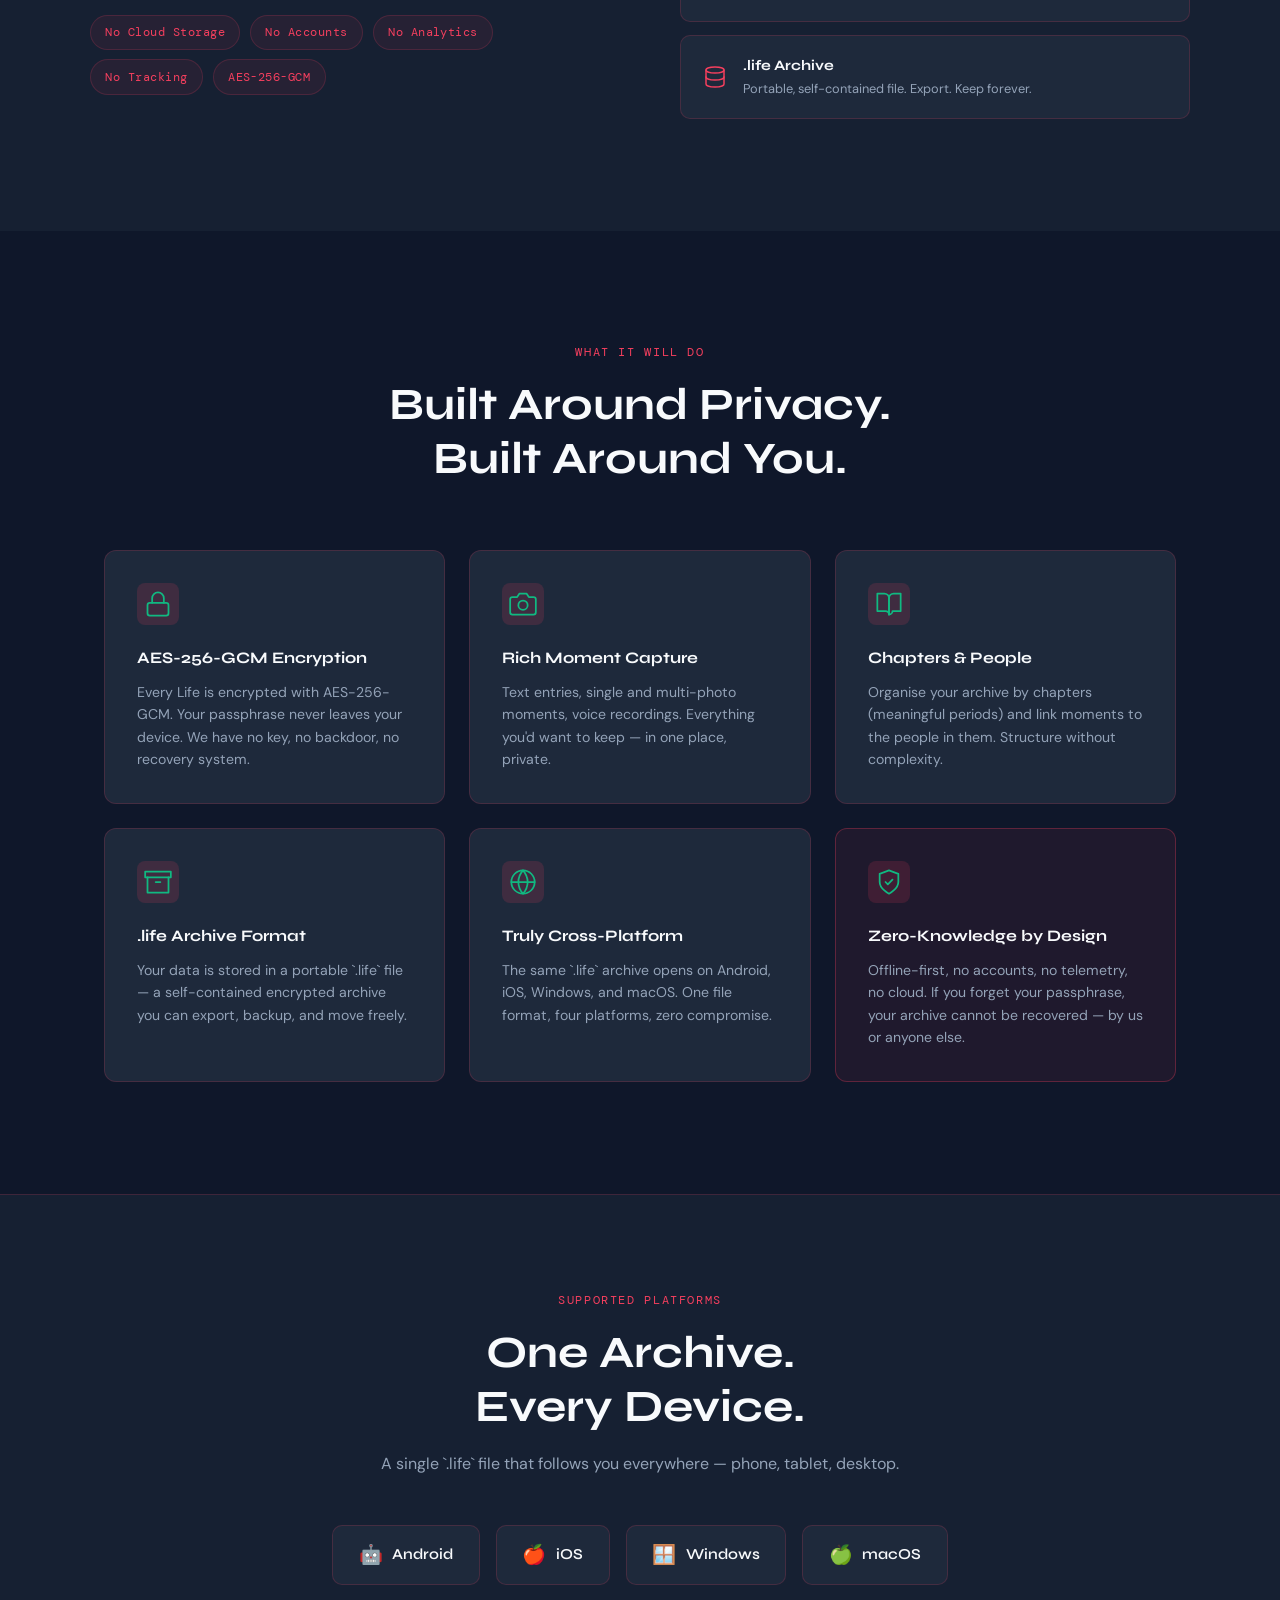
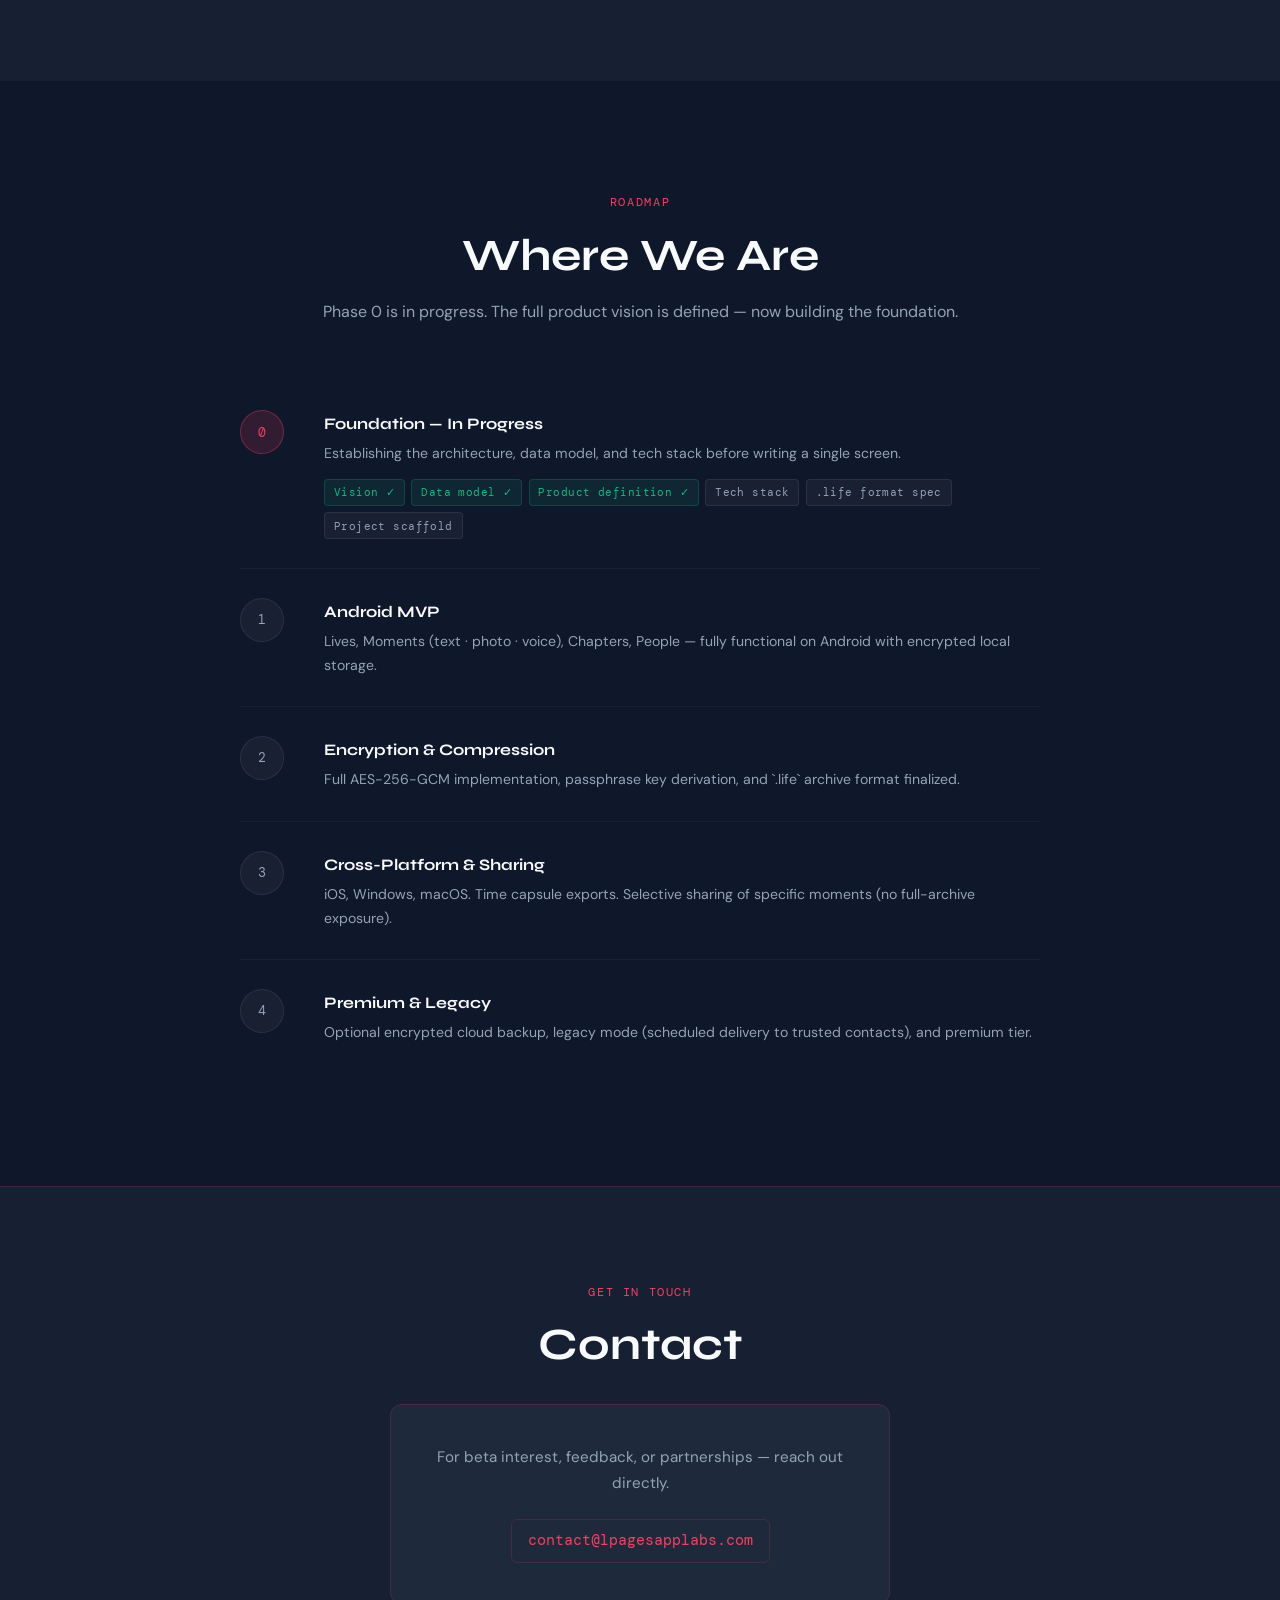
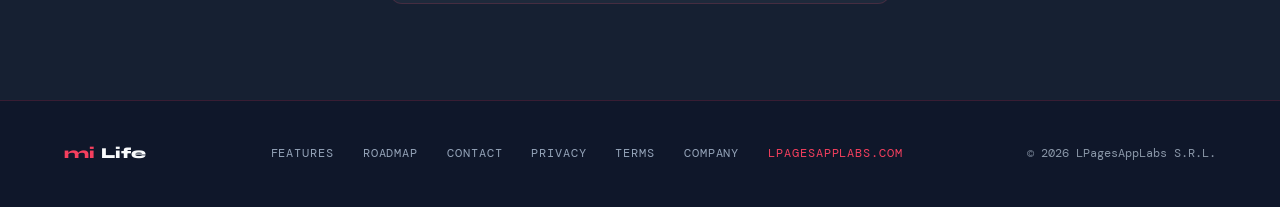
==== commit 5f8ecd8c: "Name the company, not a person, in every legal context LPAGESAPPLABS S.R.L. was registered on 2026-0" ====
--- a/public/index.html
+++ b/public/index.html
@@ -241,9 +241,10 @@
     <a href="#contact">Contact</a>
     <a href="privacy.html">Privacy</a>
     <a href="terms.html">Terms</a>
+    <a href="https://lpagesapplabs.com/company.html" rel="noopener noreferrer">Company</a>
     <a href="https://lpagesapplabs.com" class="footer-platform" rel="noopener noreferrer">lpagesapplabs.com</a>
   </div>
-  <div class="footer-copy">© 2026 LPagesAppLabs / D.Badi</div>
+  <div class="footer-copy">© 2026 LPagesAppLabs S.R.L.</div>
 </footer>
 
 </body>
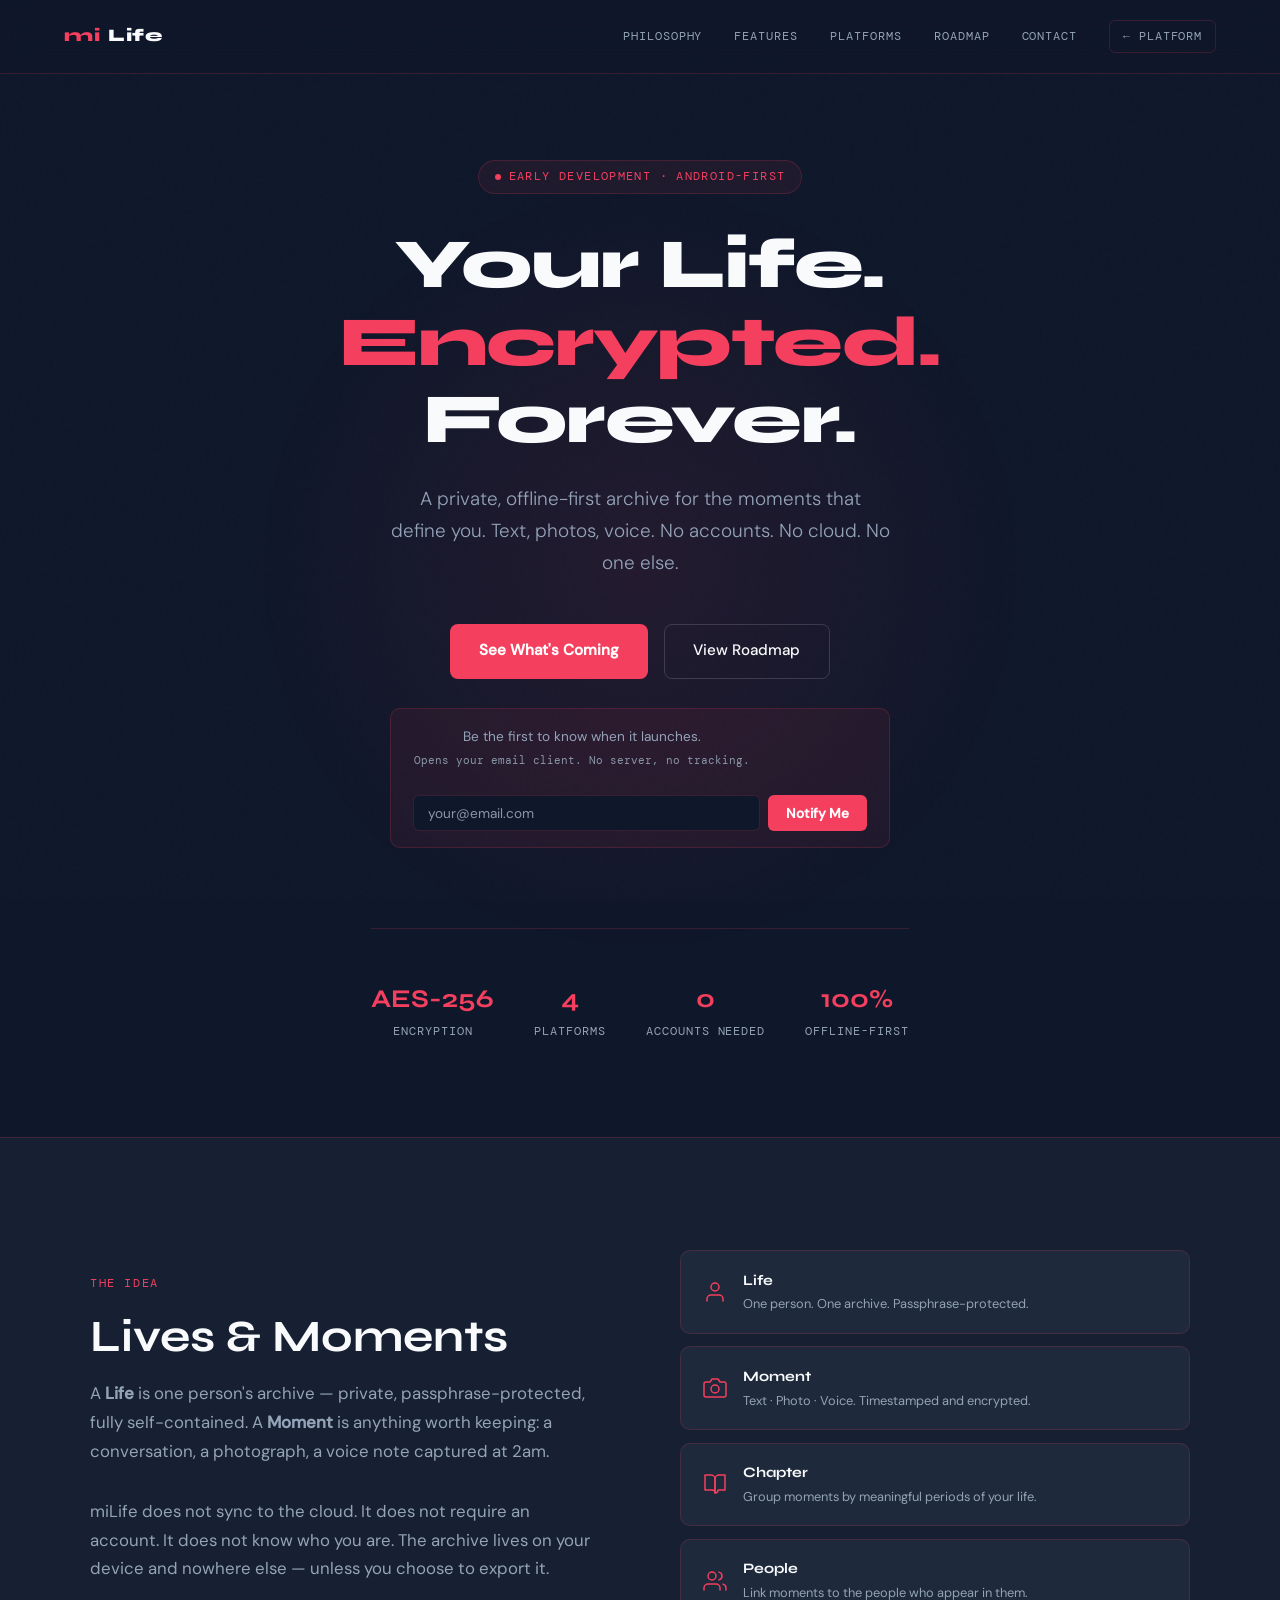
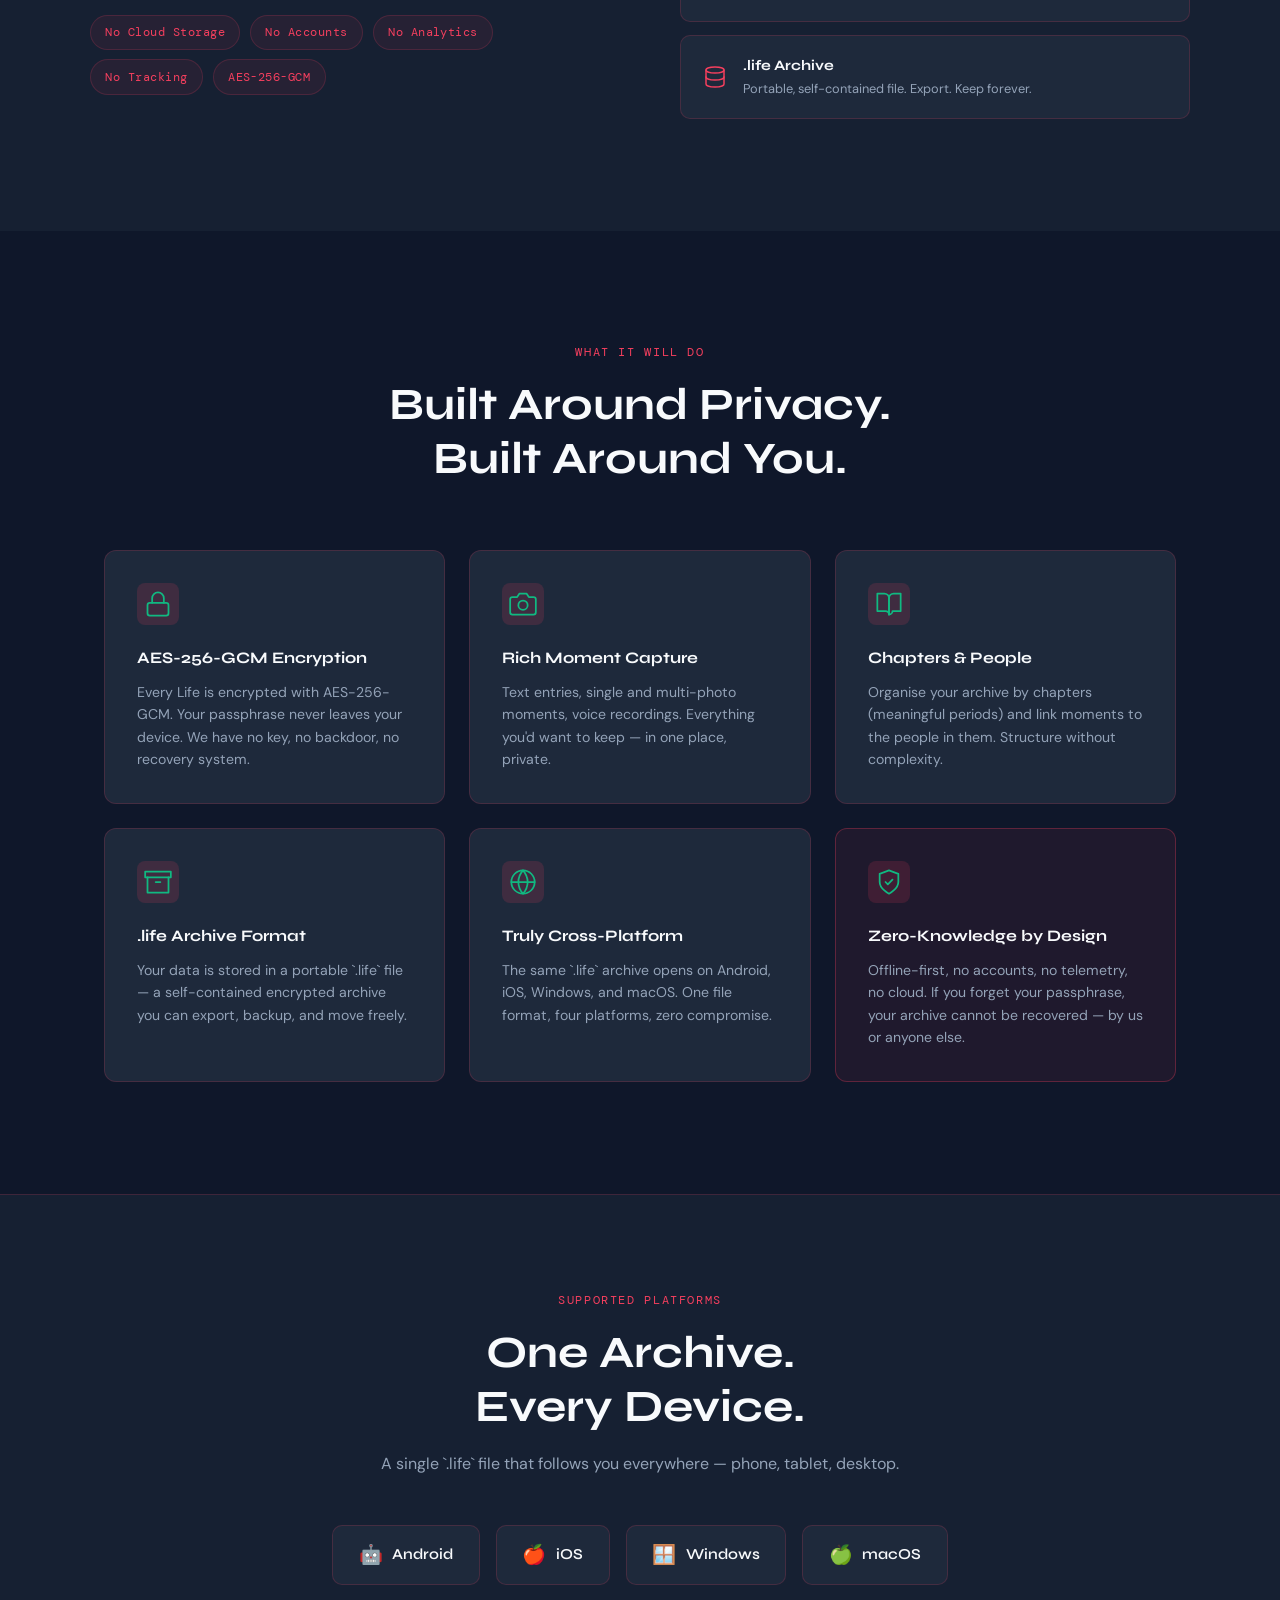
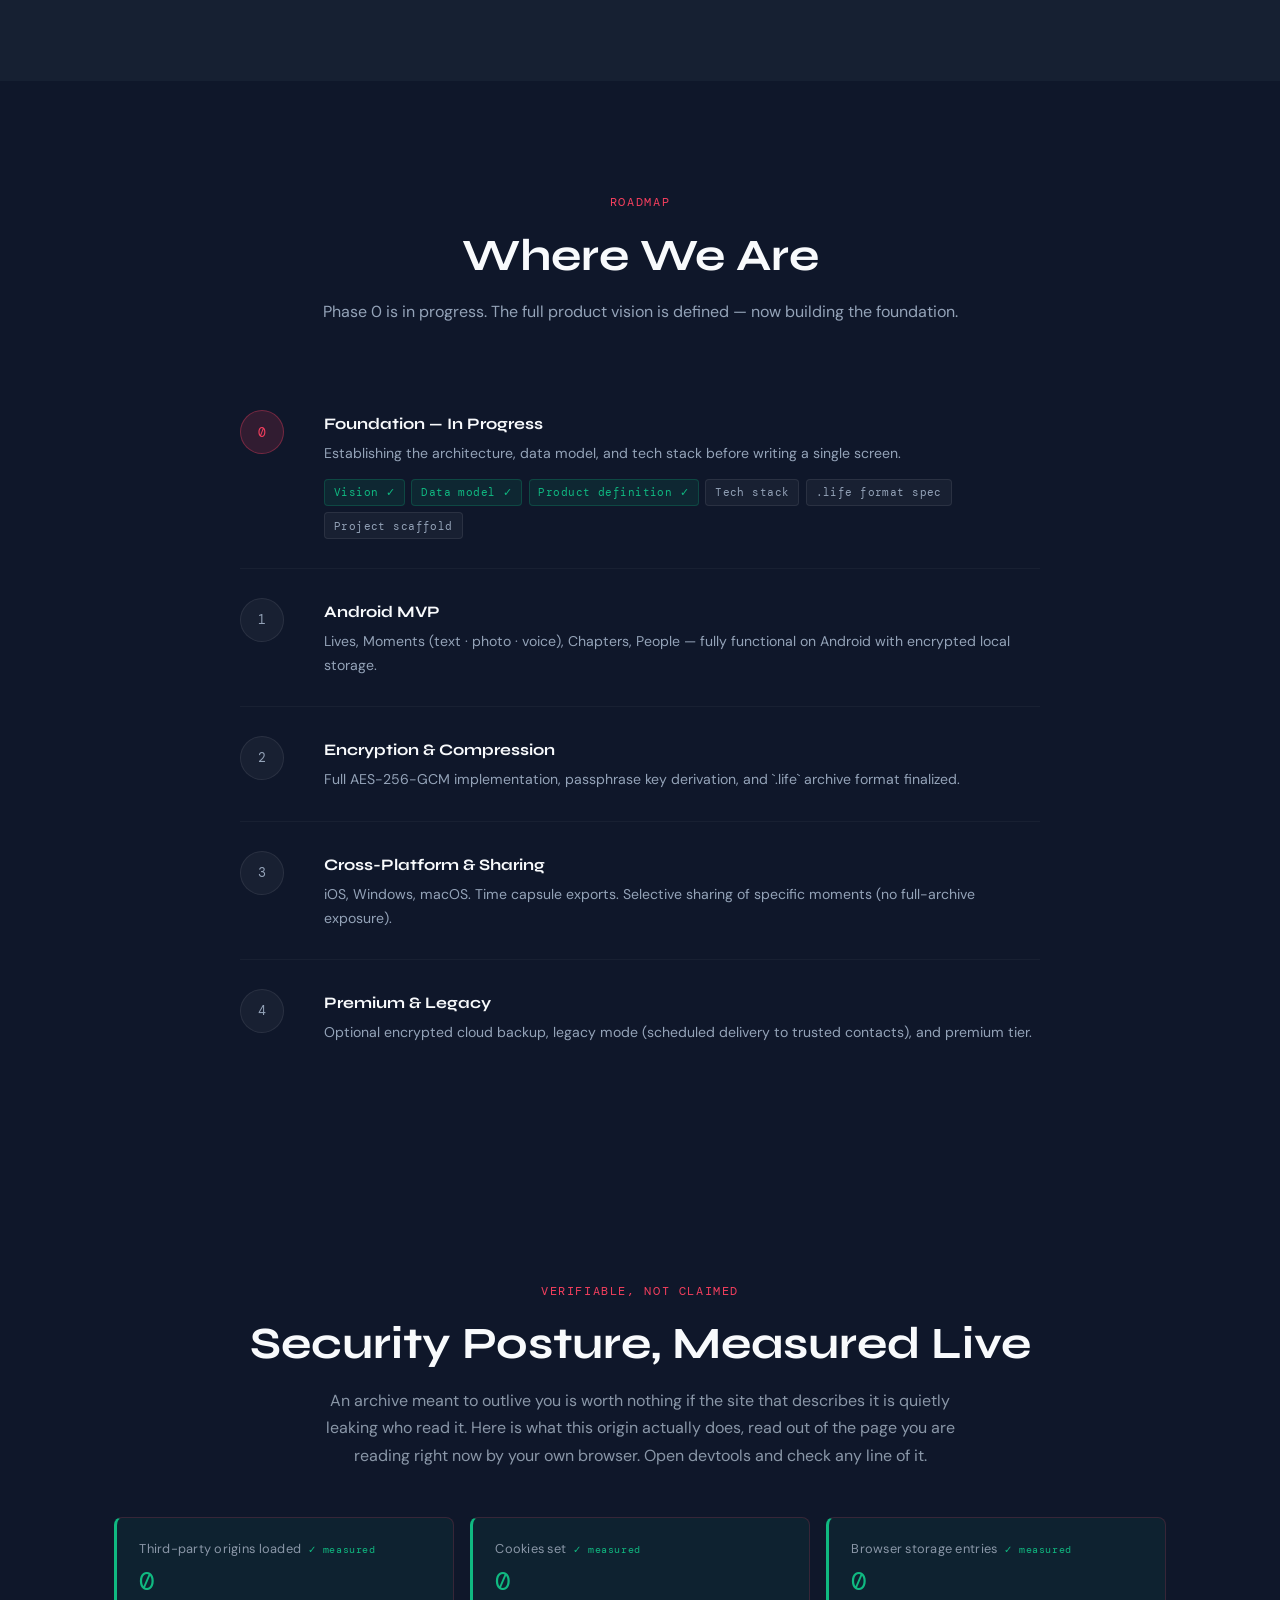
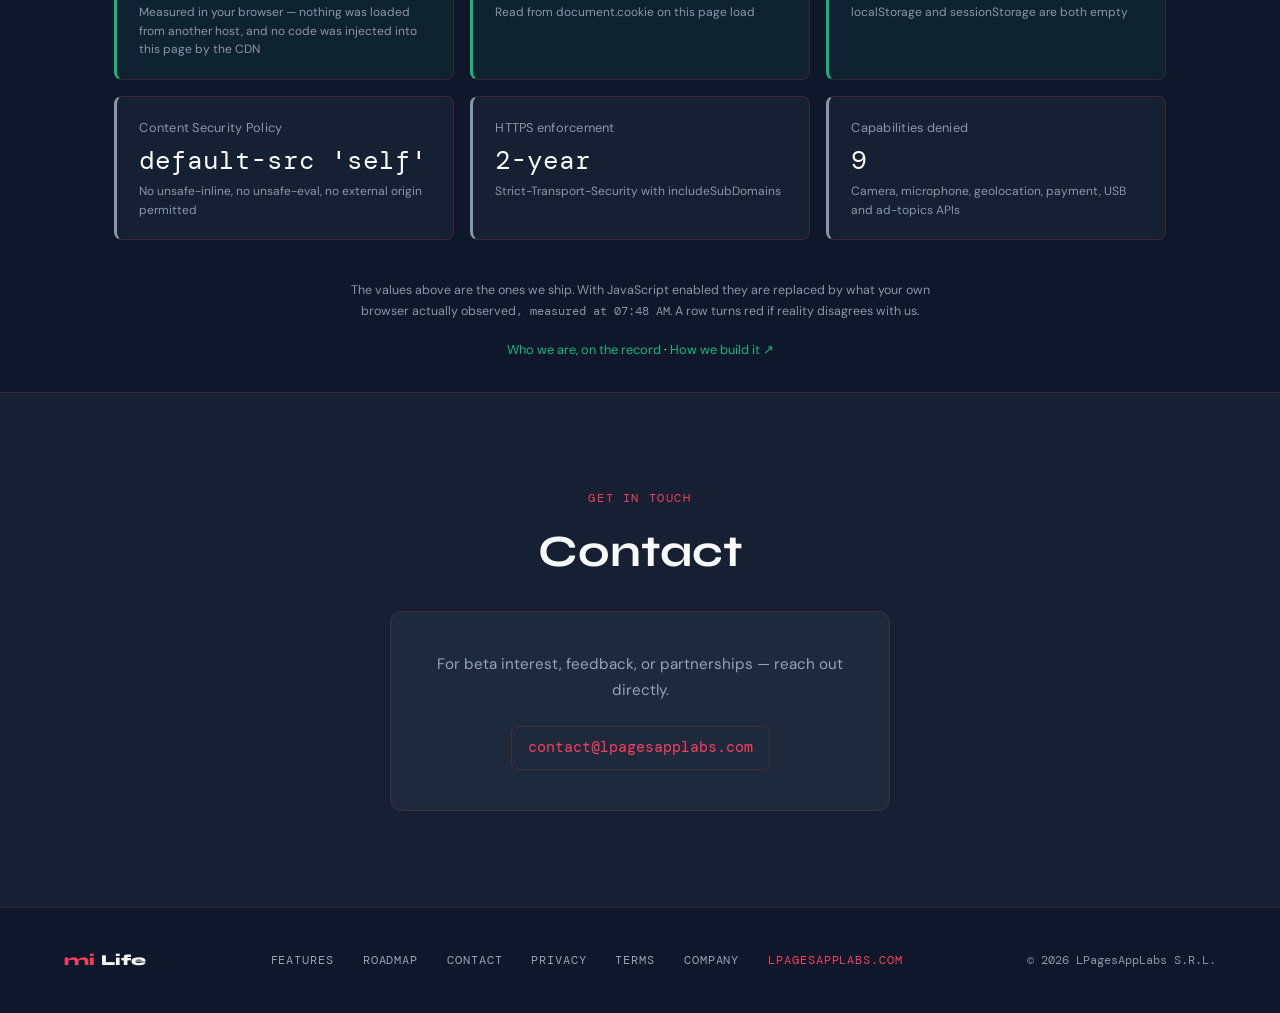
==== commit a02a7c44: "Add the live security-posture panel Ships the panel that until now existed only on the apex origin. " ====
--- a/public/index.html
+++ b/public/index.html
@@ -21,12 +21,17 @@
   <meta name="twitter:image" content="https://lpagesapplabs.com/og-image.png" />
   <meta name="theme-color" content="#0F172A">
   <meta name="robots" content="index, follow">
-  <link rel="icon" href="https://lpagesapplabs.com/logo.svg" type="image/svg+xml">
+  <link rel="icon" href="/logo.svg" type="image/svg+xml">
   <script src="main.js"></script>
   <link rel="stylesheet" href="fonts.css">
   <link rel="preload" href="fonts/syne-latin-800-normal.woff2" as="font" type="font/woff2" crossorigin>
   <link rel="preload" href="fonts/dm-sans-latin-400-normal.woff2" as="font" type="font/woff2" crossorigin>
   <link rel="stylesheet" href="styles.css">
+  <!-- defer, deliberately. This script queries the DOM immediately on boot, and a
+       head script that runs before the body exists is what blanked all nine origins
+       on 2026-07-27. It is also progressive enhancement: the panel ships with honest
+       static values and this only ever upgrades a row to "measured". -->
+  <script src="posture.js" defer></script>
 </head>
 <body>
 <a class="skip-link" href="#main-content">Skip to main content</a>
@@ -44,15 +49,21 @@
     <a href="https://lpagesapplabs.com" class="nav-platform" rel="noopener noreferrer">← Platform</a>
     <button class="nav-hamburger" id="hamburger" aria-label="Menu" aria-expanded="false" aria-controls="navMobile"><span></span><span></span><span></span></button>
   </div>
+  <!-- Inside <nav> on purpose. nav is position:fixed, so it is the containing
+       block for this absolutely-positioned menu, which lets CSS say top:100%
+       — exactly the bar's height, whatever the logo turns out to be. As a
+       sibling it was in static flow at document y=0, behind the fixed bar and
+       off-screen once scrolled: the menu opened and nobody could see it.
+       Absolute keeps it out of the flex row, so the bar itself is unchanged. -->
+  <div class="nav-mobile" id="navMobile">
+    <a href="#philosophy">Philosophy</a>
+    <a href="#features">Features</a>
+    <a href="#platforms">Platforms</a>
+    <a href="#roadmap">Roadmap</a>
+    <a href="#contact">Contact</a>
+    <a href="https://lpagesapplabs.com" rel="noopener noreferrer">← Platform</a>
+  </div>
 </nav>
-<div class="nav-mobile" id="navMobile">
-  <a href="#philosophy">Philosophy</a>
-  <a href="#features">Features</a>
-  <a href="#platforms">Platforms</a>
-  <a href="#roadmap">Roadmap</a>
-  <a href="#contact">Contact</a>
-  <a href="https://lpagesapplabs.com" rel="noopener noreferrer">← Platform</a>
-</div>
 
 <main id="main-content">
 <!-- HERO -->
@@ -67,6 +78,13 @@
   </div>
   <div class="notify-strip">
     <p>Be the first to know when it launches.<br><span class="notify-sub">Opens your email client. No server, no tracking.</span></p>
+      <!-- The email input deliberately has NO name attribute, and this form has
+           no action. That is a control, not an oversight: main.js calls
+           preventDefault() and opens a mailto, but if JavaScript never runs the
+           form submits natively as a GET to this same page, and a named input
+           would put the visitor's email address into the URL, their browser
+           history, and the Referer header of whatever they click next. Without a
+           name, nothing is submitted at all. Do not "tidy" one in. -->
     <form class="notify-form" data-product="miLife">
       <input type="email" placeholder="your@email.com" required autocomplete="email" aria-label="Email address">
       <button type="submit">Notify Me</button>
@@ -219,6 +237,53 @@
   </div>
 </section>
 
+<!-- SECURITY POSTURE — measured live, see posture.js -->
+<section id="posture">
+  <div class="posture-header reveal">
+    <div class="section-label">Verifiable, Not Claimed</div>
+    <h2 class="section-title">Security Posture, Measured Live</h2>
+    <p>An archive meant to outlive you is worth nothing if the site that describes it is quietly leaking who read it. Here is what this origin actually does, read out of the page you are reading right now by your own browser. Open devtools and check any line of it.</p>
+  </div>
+
+  <dl class="posture-grid reveal">
+    <div class="posture-row" data-posture="third-party">
+      <dt class="posture-label">Third-party origins loaded</dt>
+      <dd class="posture-value">0</dd>
+      <dd class="posture-note">No fonts, analytics or tag manager loaded from another host</dd>
+    </div>
+    <div class="posture-row" data-posture="cookies">
+      <dt class="posture-label">Cookies set</dt>
+      <dd class="posture-value">0</dd>
+      <dd class="posture-note">No consent banner, because there is nothing to consent to</dd>
+    </div>
+    <div class="posture-row" data-posture="storage">
+      <dt class="posture-label">Browser storage entries</dt>
+      <dd class="posture-value">0</dd>
+      <dd class="posture-note">Nothing written to localStorage or sessionStorage</dd>
+    </div>
+    <div class="posture-row" data-posture="csp">
+      <dt class="posture-label">Content Security Policy</dt>
+      <dd class="posture-value">default-src 'self'</dd>
+      <dd class="posture-note">No unsafe-inline, no unsafe-eval, no external origin permitted</dd>
+    </div>
+    <div class="posture-row" data-posture="hsts">
+      <dt class="posture-label">HTTPS enforcement</dt>
+      <dd class="posture-value">2-year</dd>
+      <dd class="posture-note">Strict-Transport-Security with includeSubDomains</dd>
+    </div>
+    <div class="posture-row" data-posture="permissions">
+      <dt class="posture-label">Capabilities denied</dt>
+      <dd class="posture-value">9</dd>
+      <dd class="posture-note">Camera, microphone, geolocation, payment, USB and ad-topics APIs</dd>
+    </div>
+  </dl>
+
+  <div class="posture-foot reveal">
+    <p class="posture-stamp">The values above are the ones we ship. With JavaScript enabled they are replaced by what your own browser actually observed<span class="posture-time-wrap">, measured at <span data-posture-time>—</span></span>. A row turns red if reality disagrees with us.</p>
+    <p class="posture-links"><a href="https://lpagesapplabs.com/company.html">Who we are, on the record</a> · <a href="https://blog.lpagesapplabs.com" rel="noopener noreferrer">How we build it ↗</a></p>
+  </div>
+</section>
+
 <!-- CONTACT -->
 <section id="contact">
   <div class="reveal">
--- a/public/fonts.css
+++ b/public/fonts.css
@@ -16,16 +16,6 @@
 }
 
 /* latin-ext */
-@font-face {
-  font-family: 'Syne';
-  font-style: normal;
-  font-weight: 400;
-  font-stretch: 100%;
-  font-display: swap;
-  src: url(fonts/syne-latin-ext-400-normal.woff2) format('woff2'); 
-  unicode-range: U+0100-02BA,U+02BD-02C5,U+02C7-02CC,U+02CE-02D7,U+02DD-02FF,U+0304,U+0308,U+0329,U+1D00-1DBF,U+1E00-1E9F,U+1EF2-1EFF,U+2020,U+20A0-20AB,U+20AD-20C0,U+2113,U+2C60-2C7F,U+A720-A7FF;
-}
-
 /* latin */
 @font-face {
   font-family: 'Syne';
@@ -38,16 +28,6 @@
 }
 
 /* latin-ext */
-@font-face {
-  font-family: 'Syne';
-  font-style: normal;
-  font-weight: 600;
-  font-stretch: 100%;
-  font-display: swap;
-  src: url(fonts/syne-latin-ext-600-normal.woff2) format('woff2'); 
-  unicode-range: U+0100-02BA,U+02BD-02C5,U+02C7-02CC,U+02CE-02D7,U+02DD-02FF,U+0304,U+0308,U+0329,U+1D00-1DBF,U+1E00-1E9F,U+1EF2-1EFF,U+2020,U+20A0-20AB,U+20AD-20C0,U+2113,U+2C60-2C7F,U+A720-A7FF;
-}
-
 /* latin */
 @font-face {
   font-family: 'Syne';
@@ -60,16 +40,6 @@
 }
 
 /* latin-ext */
-@font-face {
-  font-family: 'Syne';
-  font-style: normal;
-  font-weight: 700;
-  font-stretch: 100%;
-  font-display: swap;
-  src: url(fonts/syne-latin-ext-700-normal.woff2) format('woff2'); 
-  unicode-range: U+0100-02BA,U+02BD-02C5,U+02C7-02CC,U+02CE-02D7,U+02DD-02FF,U+0304,U+0308,U+0329,U+1D00-1DBF,U+1E00-1E9F,U+1EF2-1EFF,U+2020,U+20A0-20AB,U+20AD-20C0,U+2113,U+2C60-2C7F,U+A720-A7FF;
-}
-
 /* latin */
 @font-face {
   font-family: 'Syne';
@@ -82,16 +52,6 @@
 }
 
 /* latin-ext */
-@font-face {
-  font-family: 'Syne';
-  font-style: normal;
-  font-weight: 800;
-  font-stretch: 100%;
-  font-display: swap;
-  src: url(fonts/syne-latin-ext-800-normal.woff2) format('woff2'); 
-  unicode-range: U+0100-02BA,U+02BD-02C5,U+02C7-02CC,U+02CE-02D7,U+02DD-02FF,U+0304,U+0308,U+0329,U+1D00-1DBF,U+1E00-1E9F,U+1EF2-1EFF,U+2020,U+20A0-20AB,U+20AD-20C0,U+2113,U+2C60-2C7F,U+A720-A7FF;
-}
-
 /* latin */
 @font-face {
   font-family: 'DM Mono';
--- a/public/styles.css
+++ b/public/styles.css
@@ -7,6 +7,13 @@
       --rose-glow2: rgba(244,63,94,0.07);
       --cyan: #22D3EE;
       --emerald: #10B981;
+      /* Added for the posture panel. The -aNN / -glow2 tints are their base colour
+         at 0.07, so changing a base without its tint leaves a row on the old hue.
+         Values are the apex platform's, so the panel is one design across all
+         nine origins rather than nine variants of one idea. */
+      --emerald-glow2: rgba(16,185,129,0.07);
+      --danger: #F87171;
+      --danger-a07: rgba(248,113,113,0.07);
       --white: #F8FAFC; --muted: #94A3B8; --muted-dim: #8A97A8;
       --border: rgba(244,63,94,0.18);
     }
@@ -54,9 +61,32 @@
       border-radius: 6px; transition: all 0.2s;
     }
     .nav-platform:hover { color: var(--cyan); border-color: rgba(34,211,238,0.3); }
-    .nav-hamburger { display: none; flex-direction: column; gap: 5px; cursor: pointer; padding: 4px; background: none; border: none; }
+    /* 22px of bars in a 44x44 hit box. padding grows the button to 44x44 while
+       the negative margin gives back exactly what the padding added, so the
+       footprint in the flex row stays the 30x24 it has always been and the bar
+       height does not move — the logo is text at ~26-30px on seven of nine
+       sites, so a real 44px button would have grown every one of those bars.
+       z-index keeps the hit area above the neighbouring link where the two
+       overlap by 7px; the neighbour is ~77px wide and loses only its edge.
+       appearance/background/border are the UA reset — without them a <button>
+       renders Chrome's grey buttonface on a dark navbar, which is what the
+       root site was shipping on 2026-09-03. The other eight already reset it. */
+    .nav-hamburger { display: none; flex-direction: column; gap: 5px; cursor: pointer; background: none; border: 0; appearance: none; -webkit-appearance: none; color: inherit; position: relative; z-index: 1; padding: 14px 11px; margin: -10px -7px; }
     .nav-hamburger span { display: block; width: 22px; height: 2px; background: var(--muted); border-radius: 2px; }
-    .nav-mobile { display: none; flex-direction: column; background: rgba(15,23,42,0.97); border-top: 1px solid var(--border); padding: 1rem 5%; position: fixed; top: 62px; left: 0; right: 0; z-index: 99; }
+    /* top:100% is measured off <nav> itself, so it cannot disagree with the bar.
+       The six sites that positioned this menu each hardcoded a top of 58-62px
+       against bars computing to 62-71px, so every one tucked the menu's first few
+       pixels behind a blurred bar. There is no number here to go stale.
+       Requires #navMobile to be a CHILD of nav — see index.html.
+       No z-index here, deliberately. nav is position:fixed with z-index:100, so IT
+       establishes the stacking context this menu lives in and lifts the whole bar
+       above page content. Inside that context the menu is absolute at top:100% --
+       strictly below the bar -- so it overlaps no sibling and has nothing to order
+       against. Six of nine sites carried z-index:99 here until 2026-09-04; it was
+       inert on all six, left over from when this menu was a sibling of nav rather
+       than its child. Do not re-add it: if the menu ever DOES need to stack, the
+       thing to change is nav's 100, not a number on the child. */
+    .nav-mobile { display: none; flex-direction: column; background: rgba(15,23,42,0.97); border-top: 1px solid var(--border); padding: 1rem 5%; position: absolute; top: 100%; left: 0; right: 0; }
     .nav-mobile a { font-family: 'DM Mono', monospace; font-size: 0.85rem; color: var(--muted); text-decoration: none; letter-spacing: 0.08em; text-transform: uppercase; padding: 0.75rem 0; border-bottom: 1px solid rgba(255,255,255,0.04); transition: color 0.2s; }
     .nav-mobile a:last-child { border-bottom: none; }
     .nav-mobile a:hover { color: var(--rose); }
@@ -228,7 +258,7 @@
     #contact { padding: 6rem 5%; background: var(--surface2); border-top: 1px solid var(--border); text-align: center; }
     .contact-box { max-width: 500px; margin: 2rem auto 0; background: var(--surface); border: 1px solid var(--border); border-radius: 12px; padding: 2.5rem; }
     .contact-box p { color: var(--muted); font-size: 0.95rem; margin-bottom: 1.4rem; }
-    .contact-email { display: inline-block; font-family: 'DM Mono', monospace; font-size: 0.95rem; color: var(--rose); text-decoration: none; padding: 0.5rem 1rem; border: 1px solid var(--border); border-radius: 6px; transition: border-color 0.2s; }
+    .contact-email { display: inline-block; font-family: 'DM Mono', monospace; font-size: 0.95rem; color: var(--rose); text-decoration: none; padding: 0.5rem 1rem; border: 1px solid var(--border); border-radius: 6px; transition: border-color 0.2s; overflow-wrap: anywhere; }
     .contact-email:hover { border-color: var(--rose); }
 
     /* FOOTER */
@@ -332,3 +362,75 @@
 .nf-title { font-family: 'Syne', sans-serif; font-weight: 800; font-size: clamp(2rem, 5vw, 3rem); }
 .nf-body { color: var(--muted); max-width: 46ch; line-height: 1.7; }
 .nf-back { color: var(--white); }
+
+/* Contact address fit, added 2026-09-03. Measured on a 360px viewport with the
+   shipped DM Mono (0.6em advance, 25 chars at 0.95rem = 228.0px of text):
+   clip-trimmer, compress, games, milife and services had 208px of room and
+   overflowed their card by 20px, visible on both borders because an
+   inline-block cannot break at its own padding. Root cleared by 1.2px a side.
+   The cause was a missing mobile override — root and ai-crypto reduce
+   .contact-box padding below 768px; the other six kept the 2.5rem desktop
+   value. These values give +20px at 360px.
+   lockedpages is deliberately NOT here: it uses .contact-email-text on a
+   <span>, a different element with a different rule. R30 — exception, written. */
+@media (max-width: 768px) {
+  .contact-box { padding: 1.5rem; }
+  .contact-email { display: block; margin: 0.4rem 0; padding: 0.5rem 0.75rem; }
+}
+
+/* --- SECURITY POSTURE PANEL -------------------------------------------------
+   Rows ship with static values and are upgraded to measured ones by posture.js.
+   .posture-measured is added only after a real measurement, so the "measured"
+   affordance can never appear on a value nobody checked. .posture-fail exists
+   so the panel can contradict us in public — a panel that can only ever show
+   good news is marketing, not evidence. */
+#posture { max-width: 1100px; margin: 0 auto; padding: 6rem 1.5rem 2rem; }
+.posture-header { text-align: center; margin-bottom: 3rem; }
+.posture-header p { color: var(--muted-dim); max-width: 60ch; margin: 1rem auto 0; line-height: 1.7; }
+
+.posture-grid { display: grid; grid-template-columns: repeat(auto-fit, minmax(300px, 1fr)); gap: 1rem; }
+
+.posture-row {
+  background: var(--surface2);
+  border: 1px solid var(--border);
+  border-left: 3px solid var(--muted-dim);
+  border-radius: 8px;
+  padding: 1.25rem 1.4rem;
+}
+.posture-grid dt, .posture-grid dd { margin: 0; }
+.posture-label { font-size: 0.8rem; color: var(--muted-dim); letter-spacing: 0.02em; }
+.posture-value {
+  font-family: 'DM Mono', monospace;
+  font-size: 1.6rem;
+  color: var(--white);
+  margin: 0.4rem 0 0.5rem;
+  word-break: break-word;
+}
+.posture-note { font-size: 0.75rem; color: var(--muted-dim); line-height: 1.55; }
+
+/* Measured — the only state that earns the accent colour and the tick. */
+.posture-measured { border-left-color: var(--emerald); background: var(--emerald-glow2); }
+.posture-measured .posture-value { color: var(--emerald); }
+.posture-measured .posture-label::after {
+  content: ' ✓ measured';
+  color: var(--emerald);
+  font-family: 'DM Mono', monospace;
+  font-size: 0.62rem;
+  letter-spacing: 0.06em;
+}
+/* Reality disagreed with the shipped value. Deliberately loud. */
+.posture-fail { border-left-color: var(--danger); background: var(--danger-a07); }
+.posture-fail .posture-value { color: var(--danger); }
+.posture-fail .posture-label::after { content: ' ✕ failed'; color: var(--danger); }
+
+.posture-foot { margin-top: 2.5rem; text-align: center; }
+.posture-stamp { font-size: 0.78rem; color: var(--muted-dim); max-width: 68ch; margin: 0 auto; line-height: 1.7; }
+.posture-time-wrap { font-family: 'DM Mono', monospace; }
+.posture-links { margin-top: 1rem; font-size: 0.8rem; }
+.posture-links a { color: var(--emerald); text-decoration: none; border-bottom: 1px solid transparent; }
+.posture-links a:hover, .posture-links a:focus-visible { border-bottom-color: var(--emerald); }
+
+@media (max-width: 640px) {
+  #posture { padding-top: 4rem; }
+  .posture-value { font-size: 1.3rem; }
+}
